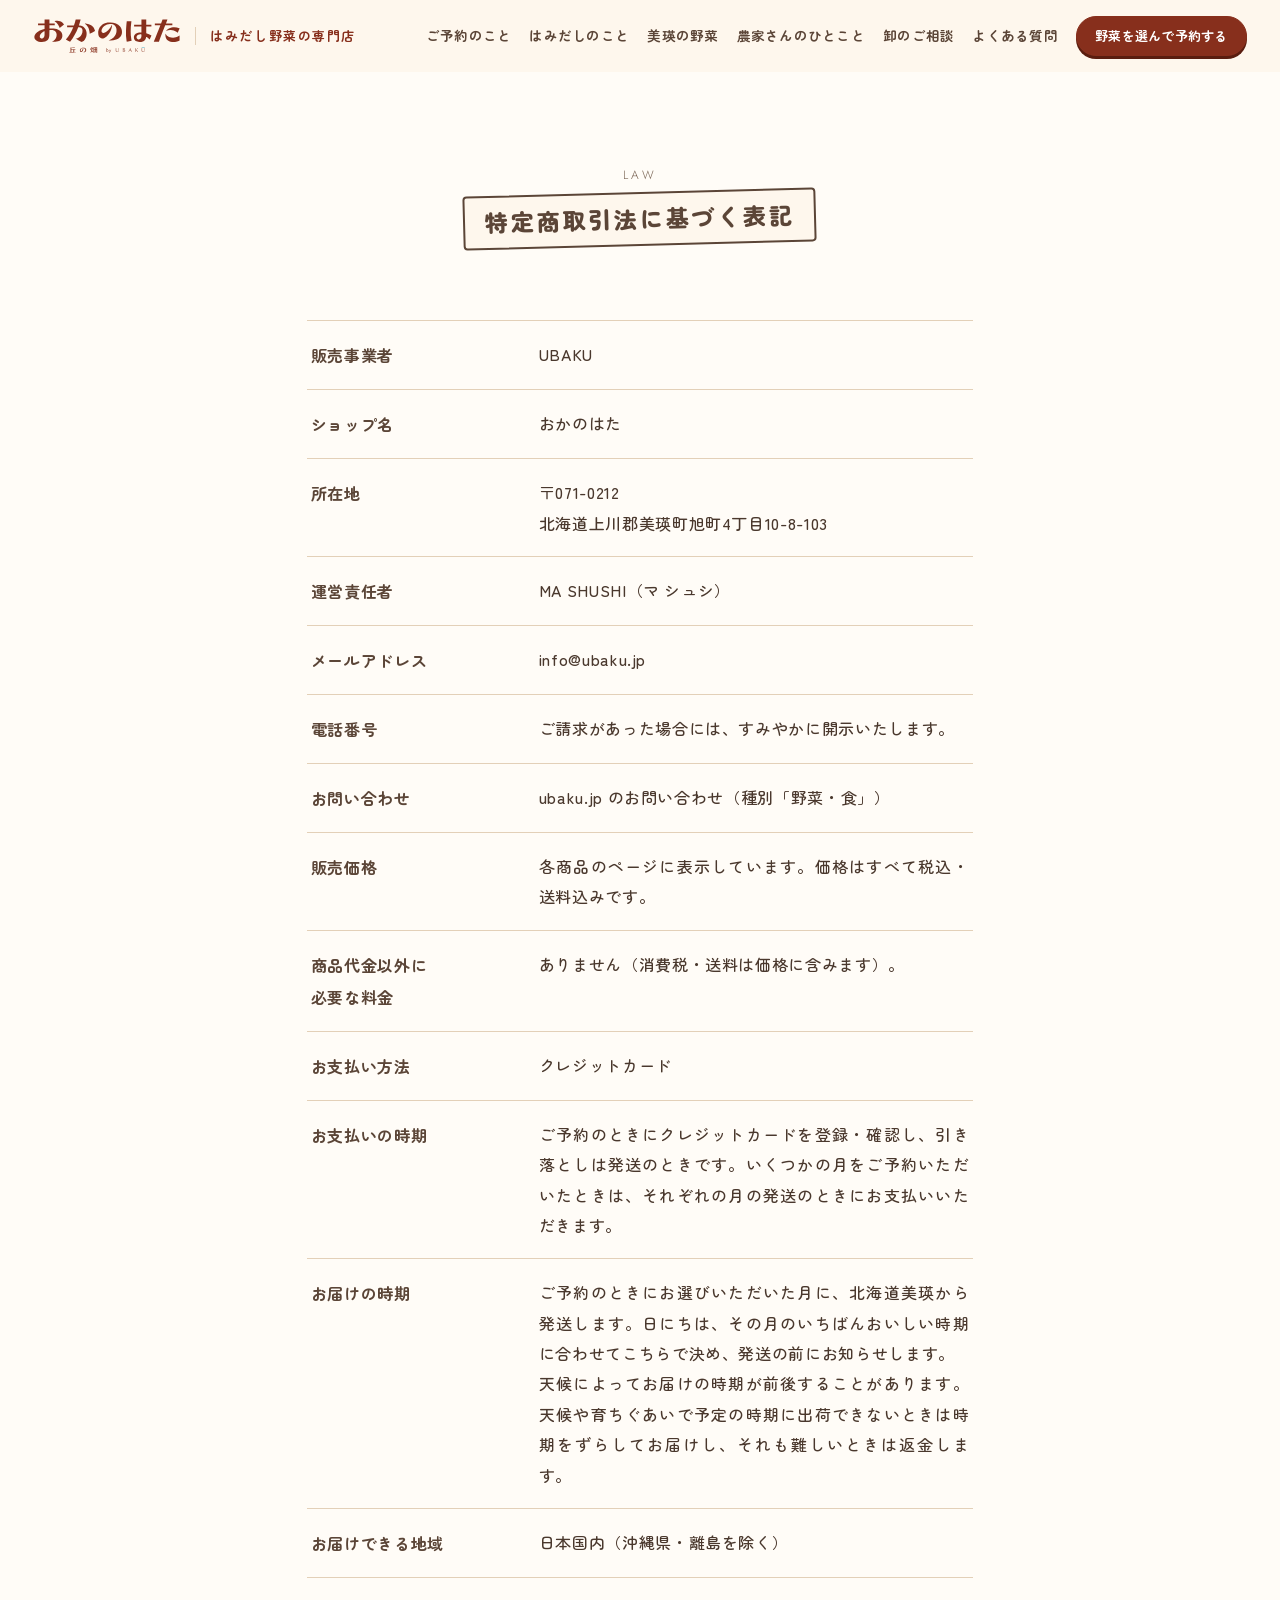
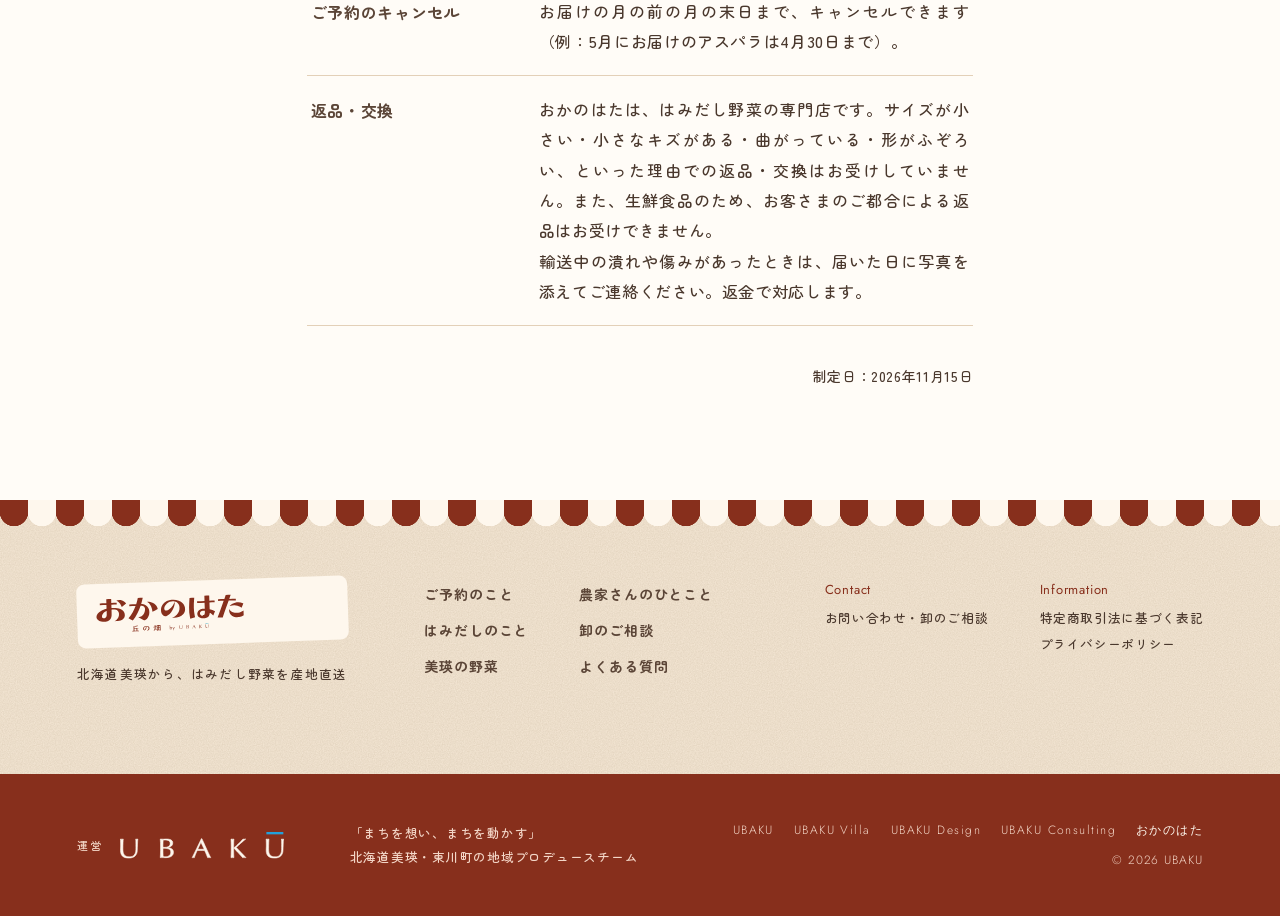
==== law/index.html @ ba4ce6dd "タグマネージャー（GTM-W8XWFV2F）を外す。GA4 は head に直接書く形にそろえる（ID 待ち）。プライバシーポリシーからタグマネージャーの記載を外す Co-Authored-By: C" ====
<!doctype html>
<html lang="ja">
<head>
<meta charset="utf-8">
<meta name="robots" content="noindex, nofollow">
<meta name="viewport" content="width=device-width, initial-scale=1">
<title>特定商取引法に基づく表記｜おかのはた</title>
<!-- 検索結果に出る説明文（135文字まで）。BASE ではショップ設定の「ショップ説明」に同じ文を入れる -->
<meta name="description" content="おかのはた（北海道美瑛のはみだしアスパラ・トマトの産地直送）の特定商取引法に基づく表記です。販売事業者、価格、お支払い、お届けの時期、キャンセル、返品・交換についてご案内します。">
<link rel="canonical" href="https://okanohata.jp/law/">
<meta name="theme-color" content="#872F1C">
<!-- SNS でシェアしたときの表示（OGP）。画像は 1200×630 の ogp.jpg。URL は本番の okanohata.jp で書いてある -->
<meta property="og:type" content="website">
<meta property="og:site_name" content="おかのはた">
<meta property="og:title" content="特定商取引法に基づく表記｜おかのはた">
<meta property="og:description" content="おかのはた（北海道美瑛のはみだしアスパラ・トマトの産地直送）の特定商取引法に基づく表記です。販売事業者、価格、お支払い、お届けの時期、キャンセル、返品・交換についてご案内します。">
<meta property="og:url" content="https://okanohata.jp/law/">
<meta property="og:image" content="https://okanohata.jp/ogp.jpg">
<meta property="og:image:width" content="1200">
<meta property="og:image:height" content="630">
<meta property="og:image:alt" content="おかのはた 丘の畑 by UBAKU。北海道美瑛のはみだし野菜 産地直送専門店">
<meta property="og:locale" content="ja_JP">
<meta name="twitter:card" content="summary_large_image">
<!-- アイコン：仮に案2（「お」・赤土の地） -->
<link rel="icon" href="../favicon.svg" type="image/svg+xml">
<link rel="icon" href="../favicon-32.png" sizes="32x32" type="image/png">
<link rel="apple-touch-icon" href="../apple-touch-icon.png">
<link rel="preconnect" href="https://fonts.googleapis.com">
<link rel="preconnect" href="https://fonts.gstatic.com" crossorigin>
<link rel="stylesheet" href="https://fonts.googleapis.com/css2?family=Zen+Maru+Gothic:wght@500;700;900&family=Jost:wght@300&display=swap">
<link rel="stylesheet" href="../yasai.css">
<link rel="stylesheet" href="../okanohata.css">

</head>
<body class="legal-page footer-c">

<a class="sr-only" href="#main">本文へ移動</a>
<header class="site-header">
  <a class="brand" href="../" aria-label="おかのはた トップへ"><img src="../logo.svg" alt="おかのはた 丘の畑 by UBAKU"><span class="brand-tag">はみだし野菜の専門店</span></a>
  <a class="rsv-tag" href="../#items"><span class="rt-dot" aria-hidden="true"></span><b>2027年分 ご予約受付中</b><span class="rt-early">年内早割</span></a>
  <nav class="global-nav" aria-label="メインメニュー">
    <a class="u-link pc" href="../#reserve">ご予約のこと</a>
    <a class="u-link pc" href="../#story">はみだしのこと</a>
    <a class="u-link pc" href="../#vegetables">美瑛の野菜</a>
    <a class="u-link pc" href="../#farmers">農家さんのひとこと</a>
    <a class="u-link pc" href="../#wholesale">卸のご相談</a>
    <a class="u-link pc" href="../#faq">よくある質問</a>
    <a class="shop-btn" href="../#items"><span class="ja">野菜を選んで予約する</span></a>
    <button class="menu-btn" type="button" aria-label="メニューを開く" aria-controls="drawer" aria-expanded="false"><span></span><span></span><span></span></button>
  </nav>
</header>
<div class="drawer" id="drawer" aria-hidden="true">
  <div class="drawer-panel" role="dialog" aria-label="メニュー">
    <button class="drawer-close" type="button" aria-label="メニューを閉じる">×</button>
    <ul class="drawer-nav">
      <li><a href="../#reserve">ご予約のこと<small>Reserve</small></a></li>
      <li><a href="../#story">はみだしのこと<small>Story</small></a></li>
      <li><a href="../#vegetables">美瑛の野菜<small>Vegetables</small></a></li>
      <li><a href="../#farmers">農家さんのひとこと<small>Farmers</small></a></li>
      <li><a href="../#wholesale">卸のご相談<small>Wholesale</small></a></li>
      <li><a href="../#faq">よくある質問<small>FAQ</small></a></li>
    </ul>
    <a class="btn" href="../#items">野菜を選んで予約する</a>
    <a class="btn btn--light" href="../#wholesale">飲食店・お店の方へ</a>
    <ul class="drawer-legal"><li><a href="../law/">特定商取引法に基づく表記</a></li><li><a href="../privacy/">プライバシーポリシー</a></li></ul>
  </div>
</div>

<main id="main">
<section class="legal">
  <div class="wrap">
    <h1 class="legal-title"><span class="title">LAW</span><span class="title-ja">特定商取引法に基づく表記</span></h1>
    <dl class="legal-table">
      <div><dt>販売事業者</dt><dd>UBAKU</dd></div>
      <div><dt>ショップ名</dt><dd>おかのはた</dd></div>
      <div><dt>所在地</dt><dd>〒071-0212<br>北海道上川郡美瑛町旭町4丁目10-8-103</dd></div>
      <div><dt>運営責任者</dt><dd>MA SHUSHI（マ シュシ）</dd></div>
      <div><dt>メールアドレス</dt><dd>info@ubaku.jp</dd></div>
      <div><dt>電話番号</dt><dd>ご請求があった場合には、すみやかに開示いたします。</dd></div>
      <div><dt>お問い合わせ</dt><dd><a class="u-link" href="https://ubaku.jp/#contact" target="_blank" rel="noopener">ubaku.jp のお問い合わせ</a>（種別「野菜・食」）</dd></div>
      <div><dt>販売価格</dt><dd>各商品のページに表示しています。価格はすべて税込・送料込みです。</dd></div>
      <div><dt>商品代金以外に<br>必要な料金</dt><dd>ありません（消費税・送料は価格に含みます）。</dd></div>
      <div><dt>お支払い方法</dt><dd>クレジットカード</dd></div>
      <div><dt>お支払いの時期</dt><dd>ご予約のときにクレジットカードを登録・確認し、引き落としは発送のときです。いくつかの月をご予約いただいたときは、それぞれの月の発送のときにお支払いいただきます。</dd></div>
      <div><dt>お届けの時期</dt><dd>ご予約のときにお選びいただいた月に、北海道美瑛から発送します。日にちは、その月のいちばんおいしい時期に合わせてこちらで決め、発送の前にお知らせします。<br>天候によってお届けの時期が前後することがあります。天候や育ちぐあいで予定の時期に出荷できないときは時期をずらしてお届けし、それも難しいときは返金します。</dd></div>
      <div><dt>お届けできる地域</dt><dd>日本国内（沖縄県・離島を除く）</dd></div>
      <div><dt>ご予約のキャンセル</dt><dd>お届けの月の前の月の末日まで、キャンセルできます（例：5月にお届けのアスパラは4月30日まで）。</dd></div>
      <div><dt>返品・交換</dt><dd>おかのはたは、はみだし野菜の専門店です。サイズが小さい・小さなキズがある・曲がっている・形がふぞろい、といった理由での返品・交換はお受けしていません。また、生鮮食品のため、お客さまのご都合による返品はお受けできません。<br>輸送中の潰れや傷みがあったときは、届いた日に写真を添えてご連絡ください。返金で対応します。</dd></div>
    </dl>
    <p class="legal-date">制定日：2026年11月15日</p>
  </div>
</section>
</main>

<div class="awning awning--foot" aria-hidden="true"></div>
<footer class="site-footer">
  <div class="wrap footer-main">
    <div class="footer-home">
      <a class="brand" href="../" aria-label="おかのはた トップへ"><img src="../logo.svg" alt="おかのはた 丘の畑 by UBAKU"></a>
      <p class="footer-catch">北海道美瑛から、<span class="nw">はみだし野菜を産地直送</span></p>
    </div>
    <nav class="footer-nav" aria-label="サイトの案内">
      <ul><li><a class="u-link" href="../#reserve">ご予約のこと</a></li><li><a class="u-link" href="../#story">はみだしのこと</a></li><li><a class="u-link" href="../#vegetables">美瑛の野菜</a></li></ul>
      <ul><li><a class="u-link" href="../#farmers">農家さんのひとこと</a></li><li><a class="u-link" href="../#wholesale">卸のご相談</a></li><li><a class="u-link" href="../#faq">よくある質問</a></li></ul>
    </nav>
    <div class="footer-info">
      <div>
        <h2>Contact</h2>
        <ul><li><a class="u-link" href="https://ubaku.jp/#contact" target="_blank" rel="noopener">お問い合わせ・卸のご相談</a></li></ul>
      </div>
      <div>
        <h2>Information</h2>
        <ul><li><a class="u-link" href="../law/">特定商取引法に基づく表記</a></li><li><a class="u-link" href="../privacy/">プライバシーポリシー</a></li></ul>
      </div>
    </div>
  </div>
  <div class="footer-op">
    <div class="wrap">
      <a class="footer-op-brand" href="https://ubaku.jp" aria-label="運営：UBAKU"><small>運営</small><img class="op-wordmark" src="../ubaku-wordmark.svg" alt="UBAKU"></a>
      <p class="footer-op-text"><span>「まちを想い、まちを動かす」</span><span>北海道美瑛・東川町の地域プロデュースチーム</span></p>
      <div class="footer-op-end">
        <ul class="footer-family" aria-label="UBAKU のサイト"><li><a href="https://ubaku.jp">UBAKU</a></li><li><a href="https://ubakuvilla.com">UBAKU Villa</a></li><li><a href="https://ubaku.jp/design/">UBAKU Design</a></li><li><a href="https://ubaku.jp/consulting/">UBAKU Consulting</a></li><li><a href="../" aria-current="page">おかのはた</a></li></ul>
        <span class="footer-copy">© 2026 UBAKU</span>
      </div>
    </div>
  </div>
</footer>

<script>
/* メニューの開け閉めだけ（トップの yasai.js はイントロなども動くので、このページでは使わない） */
(function () {
  var d = document.getElementById('drawer'), b = document.querySelector('.menu-btn');
  function set(open) {
    d.classList.toggle('is-open', open); d.setAttribute('aria-hidden', open ? 'false' : 'true');
    b.setAttribute('aria-expanded', open ? 'true' : 'false'); document.body.classList.toggle('no-scroll', open);
  }
  b.addEventListener('click', function () { set(!d.classList.contains('is-open')); });
  d.addEventListener('click', function (e) { if (e.target === d || e.target.closest('.drawer-close') || e.target.closest('a')) set(false); });
  document.addEventListener('keydown', function (e) { if (e.key === 'Escape') set(false); });
})();
</script>
</body>
</html>
---- yasai.css ----
/* =========================================================
   UBAKU Yasai（見本 C8・2026-11-08）
   ・ubakuvilla.com（2026-11-07 公開）の作りを参考に全体を組み直した
     画面いっぱいの写真／写真がふわっと出て少し引く／溶けるように替わる写真／流れ続ける写真の帯／
     曲線は2か所だけ（冒頭のあとと、フッターの上）／右下の丸い印／フッターの「運営 UBAKU」の面
   ・ubakuvilla.com の金（真鍮）の役目を、Yasai では赤土 #B4553A が受け持つ
   ・書体は ubaku.jp と同じ（本文 Noto Sans JP 300・日本語見出し Murecho・英字 Jost）
   ・色・書体・余白は :root の変数を通す
   ========================================================= */
:root{
  /* ---- 色 ---- */
  --red:#B4553A;          /* 【赤土】Yasai の差し色：線・ボタン・印・数字 */
  --red-ink:#9A4430;      /* 白・生成りの上の小さな赤土の文字（読みやすい濃さ） */
  --red-light:#E9A68F;    /* 緑の上の赤土の文字 */
  --red-soft:#F6E7E1;     /* 赤土のごく淡い色（札の地） */
  --green:#29463D;        /* ブランドの緑（ubaku.jp・ubakuvilla.com と同じ） */
  --deep:#1F372F;         /* 一段深い緑：運営 UBAKU の面（ubakuvilla.com と同じ） */
  --cream:#F2EDE4;        /* 生成り：野菜・お届けの面（畑の土に寄せた温かい色） */
  --white:#FFFFFF;
  --ink:#2B241C;          /* 見出しの文字 */
  --text:#4B4236;         /* 本文の文字 */
  --sub:#7A7266;          /* 補足の文字 */
  --line:#DDD5C8;         /* 細い罫線 */
  --on-green:#F1EBDF;     /* 緑の上の文字 */
  --on-green-sub:#BFC8BF; /* 緑の上の小さな文字 */
  --spring:#8CB86E;       /* 季節の丸：春（アスパラ） */
  --summer:#E0705A;       /* 季節の丸：夏（トマト） */

  /* ---- 書体 ---- */
  --f-body:'Noto Sans JP', sans-serif;
  /* Murecho には「瑛」「厨」「惣」などの字がないので、その字だけ形の近い Zen Kaku Gothic New で出す（2026-11-08。Noto だと太く見えて浮いていた） */
  --f-head:'Murecho', 'Zen Kaku Gothic New', 'Noto Sans JP', sans-serif;
  --f-en:'Jost', sans-serif;

  /* ---- 余白 ---- */
  --pad-x:clamp(20px, 6vw, 96px);
  --sec-y:clamp(80px, 10vw, 140px);
  --wrap:1180px;
  --header-h:72px;
  --hill-h:clamp(30px, 4.6vw, 72px);

  /* ---- 動き（ubaku.jp・ubakuvilla.com と同じ数値） ---- */
  --reveal-dist:28px;
  --reveal-time:1.1s;
  --lift:-8px;
  --zoom-time:1.8s;
  --ease:cubic-bezier(.2,.7,.2,1);
}

/* ---------- 基本 ---------- */
*,*::before,*::after{box-sizing:border-box}
html{-webkit-text-size-adjust:100%;scroll-behavior:smooth}
body{margin:0;background:var(--white);color:var(--text);font-family:var(--f-body);font-weight:300;font-size:15px;line-height:2;letter-spacing:.04em;-webkit-font-smoothing:antialiased;overflow-x:hidden}
img{max-width:100%;height:auto;display:block}
a{color:inherit;text-decoration:none}
h1,h2,h3,h4{font-weight:400;margin:0;color:var(--ink);line-height:1.6;font-family:var(--f-head)}
p{margin:0 0 1.2em}
p:last-child{margin-bottom:0}
.wrap{max-width:calc(var(--wrap) + var(--pad-x) * 2);margin:0 auto;padding:0 var(--pad-x)}
.sr-only{position:absolute;width:1px;height:1px;overflow:hidden;clip:rect(0 0 0 0);white-space:nowrap}
.nw{display:inline-block}                 /* 言葉のまとまりの途中で改行しない */
/* 日本語の本文は左右両端そろえ（UBAKU 全サイト共通）。見出し・キャッチ・写真の説明は対象外 */
main p,.footer-op-text{text-align:justify}
main .catch,main .quote{text-align:start}
.hero-copy p,.intro .catch,.intro .en,.cta p,main .center{text-align:center}

/* UBAKŪ のロゴ（文字と横線を別々に塗る。横線は赤土） */
.wordmark{position:relative;display:block;aspect-ratio:330 / 60}
.wordmark::before,.wordmark::after{content:"";position:absolute;inset:0}
.wordmark::before{background:var(--logo-color,var(--ink));-webkit-mask:url(logo-wordmark-letters.svg) center / contain no-repeat;mask:url(logo-wordmark-letters.svg) center / contain no-repeat}
.wordmark::after{background:var(--logo-bar,var(--red));-webkit-mask:url(logo-wordmark-bar.svg) center / contain no-repeat;mask:url(logo-wordmark-bar.svg) center / contain no-repeat}
/* ロゴの下の YASAI（字間を広く） */
.brand{display:inline-flex;flex-direction:column;align-items:flex-start;gap:5px}
.brand .wordmark{width:96px}
.brand-sub{font-family:var(--f-en);font-weight:300;font-size:11px;letter-spacing:.62em;line-height:1;padding-left:.1em}

/* リンクの下線は左から伸びる */
.u-link{background:linear-gradient(currentColor,currentColor) 0 100% / 0 1px no-repeat;transition:background-size .5s var(--ease);padding-bottom:2px}
.u-link:hover{background-size:100% 1px}
.more{display:inline-flex;align-items:center;gap:10px;font-family:var(--f-en);font-size:13px;letter-spacing:.08em;border-bottom:1px solid currentColor;padding-bottom:2px;white-space:nowrap}
.more::after{content:"→";transition:transform .45s var(--ease)}
.more:hover::after{transform:translateX(4px)}

/* ボタン：買う・卸のご相談は赤土で塗る。それ以外は線だけ */
.btn{display:inline-flex;align-items:center;justify-content:center;gap:12px;min-height:50px;padding:0 30px;border:1px solid var(--red);background:var(--red);color:#fff;font-size:14px;font-weight:400;letter-spacing:.1em;transition:background-color .4s ease,color .4s ease,border-color .4s ease}
.btn small{font-family:var(--f-en);font-weight:300;font-size:11px;letter-spacing:.12em;opacity:.85}
.btn:hover{background:var(--red-ink);border-color:var(--red-ink)}
.btn--line{background:none;color:var(--ink);border-color:currentColor}
.btn--line:hover{background:var(--ink);border-color:var(--ink);color:#fff}
.btn--light{background:none;color:#fff;border-color:rgba(255,255,255,.8)}
.btn--light:hover{background:#fff;color:var(--ink);border-color:#fff}

/* ---------- 見出し（ubakuvilla.com と同じ：小さめの Jost 細字＋日本語のキャッチ） ---------- */
.sec{padding:var(--sec-y) 0}
.title{font-family:var(--f-en);font-weight:200;font-size:clamp(30px,3vw,38px);letter-spacing:.05em;line-height:1.2;color:var(--green);margin:0 0 6px}
.title-ja{display:block;font-family:var(--f-body);font-size:12px;letter-spacing:.2em;color:var(--red-ink);margin-bottom:22px}
.catch{font-family:var(--f-head);font-size:clamp(20px,2vw,26px);line-height:1.85;letter-spacing:.1em;color:var(--ink);margin-bottom:24px}
.head{max-width:860px;margin-bottom:clamp(40px,5vw,64px)}
.head p{font-size:14px;line-height:2.1}
.center{text-align:center}
.head.center{margin-left:auto;margin-right:auto}

/* ---------- ヘッダー（写真の上では白、スクロールすると生成りの帯） ---------- */
.site-header{position:fixed;inset:var(--bar-h) 0 auto;height:var(--header-h);z-index:50;display:flex;align-items:center;justify-content:space-between;gap:24px;padding:0 clamp(16px,2.6vw,36px);color:#fff;--logo-color:#fff;transition:background .5s ease,color .5s ease,box-shadow .5s ease}
.site-header.is-solid{background:rgba(251,249,245,.95);color:var(--ink);--logo-color:var(--ink);box-shadow:0 1px 0 rgba(0,0,0,.05);-webkit-backdrop-filter:blur(8px);backdrop-filter:blur(8px)}
.global-nav{display:flex;align-items:center;gap:clamp(18px,2.2vw,32px);font-family:var(--f-en);font-weight:300;font-size:14px;letter-spacing:.06em}
.global-nav .ja{font-family:var(--f-body)}
.shop-btn{display:inline-flex;align-items:center;gap:8px;min-height:40px;padding:0 18px;border:1px solid currentColor;font-size:13px;transition:background-color .4s,color .4s,border-color .4s}
.shop-btn:hover,.site-header.is-solid .shop-btn{background:var(--red);border-color:var(--red);color:#fff}
.site-header.is-solid .shop-btn:hover{background:var(--red-ink);border-color:var(--red-ink)}
.menu-btn{display:none;width:44px;height:44px;border:0;background:none;color:inherit;cursor:pointer;position:relative}
.menu-btn span{position:absolute;left:11px;right:11px;height:1px;background:currentColor}
.menu-btn span:nth-child(1){top:16px}.menu-btn span:nth-child(2){top:22px}.menu-btn span:nth-child(3){top:28px}
/* スマホのメニュー（右から出る） */
.drawer{position:fixed;inset:0;z-index:60;background:rgba(20,26,22,.4);opacity:0;pointer-events:none;transition:opacity .4s ease}
.drawer.is-open{opacity:1;pointer-events:auto}
.drawer-panel{position:absolute;top:0;right:0;bottom:0;width:min(86vw,360px);background:var(--green);color:var(--on-green);padding:72px 32px 32px;transform:translateX(100%);transition:transform .5s var(--ease);overflow-y:auto}
.drawer.is-open .drawer-panel{transform:none}
.drawer-close{position:absolute;top:14px;right:16px;width:44px;height:44px;border:0;background:none;color:inherit;font-size:28px;font-weight:200;cursor:pointer}
.drawer-nav{list-style:none;margin:0 0 32px;padding:0;display:grid;gap:4px;font-family:var(--f-en);font-weight:300;font-size:18px;letter-spacing:.06em}
.drawer-nav small{font-family:var(--f-body);font-size:11px;letter-spacing:.14em;color:var(--on-green-sub);margin-left:12px}
.drawer .btn{width:100%;margin-top:10px}

/* ---------- ① ヒーロー（画面いっぱい・3枚が溶けるように替わる・曲線なし） ---------- */
.hero{position:relative;height:100svh;min-height:540px;overflow:hidden;background:var(--green)}
.hero .slide{position:absolute;inset:0;opacity:0;transition:opacity 2.4s ease}
.hero .slide.is-active{opacity:1}
.hero .slide img{width:100%;height:100%;object-fit:cover;transform:scale(1.08);transition:transform 9s linear}
.hero .slide.is-active img{transform:scale(1)}
html.is-intro .hero .slide.is-active img{transform:scale(1.08);transition:none}   /* イントロの間は動かさない */
.hero::after{content:"";position:absolute;inset:0;background:linear-gradient(rgba(0,0,0,.26),rgba(0,0,0,0) 32%,rgba(0,0,0,.08) 60%,rgba(0,0,0,.42))}
.hero-copy{position:absolute;inset:auto 0 13%;z-index:2;text-align:center;color:#fff;padding:0 20px}
.hero-copy h1{color:#fff;font-size:clamp(22px,2.4vw,30px);line-height:1.6;letter-spacing:.2em;padding-left:.2em}
.hero-copy p{font-size:12px;line-height:1.8;letter-spacing:.28em;padding-left:.28em;margin:16px 0 0}
.hero-btns{display:flex;justify-content:center;flex-wrap:wrap;gap:12px;margin-top:30px}
.hero-btns .btn{min-height:46px;padding:0 26px;font-size:13px}
.scroll-sign{position:absolute;left:50%;bottom:24px;z-index:2;width:1px;height:48px;background:rgba(255,255,255,.4);overflow:hidden}
.scroll-sign::after{content:"";position:absolute;left:0;top:-48px;width:1px;height:48px;background:#fff;animation:scroll 2.4s var(--ease) infinite}
@keyframes scroll{to{top:48px}}
/* 写真の切り替え（右下の3本の線） */
.hero-dots{position:absolute;right:clamp(16px,2.6vw,36px);bottom:28px;z-index:3;display:flex;gap:8px}
.hero-dots button{width:28px;height:14px;padding:0;border:0;background:none;cursor:pointer;position:relative}
.hero-dots button::before{content:"";position:absolute;left:0;right:0;top:6px;height:1px;background:rgba(255,255,255,.45)}
.hero-dots button::after{content:"";position:absolute;left:0;right:0;top:6px;height:1px;background:#fff;transform:scaleX(0);transform-origin:0 50%}
.hero-dots button.is-on::after{animation:dot 6.5s linear both}
@keyframes dot{to{transform:scaleX(1)}}

/* ---------- ② はじめの紹介（白・中央。下に1つめの曲線） ---------- */
.intro{padding:var(--sec-y) 0 calc(var(--sec-y) * .55);text-align:center}
.intro .catch{font-size:clamp(21px,2.2vw,28px);margin-bottom:28px}
.intro p:not(.catch){max-width:600px;margin:0 auto 1.2em;font-size:14.5px;line-height:2.2;text-align:justify}
.intro .en{font-family:var(--f-en);font-weight:300;font-size:13px;letter-spacing:.08em;color:var(--sub);text-align:center !important;margin-top:28px}

/* ---------- 丘の曲線（冒頭のあとと、フッターの上の2か所だけ。赤土の細い線が左から引かれる） ---------- */
.hill{display:block;height:var(--hill-h);margin-top:-1px;position:relative;z-index:1}
.hill svg{display:block;width:100%;height:100%;overflow:visible}
.hill .ln{fill:none;stroke:var(--red);stroke-width:1;vector-effect:non-scaling-stroke;opacity:.85}
.hill .ln-wrap{clip-path:inset(-10px 100% -10px 0);transition:clip-path 2.4s var(--ease)}
.hill.is-visible .ln-wrap{clip-path:inset(-10px 0 -10px 0)}

/* ---------- 写真の動き ---------- */
.reveal{opacity:0;transform:translateY(var(--reveal-dist));transition:opacity var(--reveal-time) ease,transform var(--reveal-time) var(--ease)}
.reveal.is-visible{opacity:1;transform:none}
/* 写真は、ふわっと現れて少し引いていく */
.unveil{opacity:0;overflow:hidden;transition:opacity 1.4s ease var(--d,0s)}
.unveil img{transform:scale(1.07);transition:transform 2.6s var(--ease) var(--d,0s)}
.unveil.is-visible{opacity:1}
.unveil.is-visible img{transform:none}
@media (hover:hover){
  .zoom.is-visible:hover img,a:hover .zoom.is-visible img{transform:scale(1.05);transition:transform var(--zoom-time) var(--ease)}
}
/* 溶けるように替わり、その間ゆっくり引く */
.wipe{position:relative;overflow:hidden;background:var(--cream)}
.wipe img{position:absolute;inset:0;width:100%;height:100%;object-fit:cover;opacity:0}
.wipe img.is-active{opacity:1;z-index:2;transition:opacity 1.8s ease}
.wipe img.was-active{opacity:1;z-index:1}
.wipe img.is-active,.wipe img.was-active{animation:kb 11s linear both}
@keyframes kb{from{transform:scale(1.08)}to{transform:scale(1)}}

/* ---------- ③ Story（生成り：写真と文章を左右に。下に3つの特長） ---------- */
.story-sec{background:var(--cream)}
.split{display:grid;grid-template-columns:1.2fr 1fr;gap:clamp(40px,6vw,96px);align-items:center}
.split .wipe{aspect-ratio:3 / 2}
.split p:not(.catch){font-size:14.5px;line-height:2.1}
.points{list-style:none;margin:clamp(64px,8vw,112px) 0 0;padding:0;display:grid;grid-template-columns:repeat(3,1fr);gap:clamp(24px,4vw,56px)}
.points li{position:relative;padding-top:28px;--i:0s;display:grid;grid-template-columns:56px minmax(0,1fr);column-gap:16px;align-content:start}
.points li:nth-child(2){--i:.22s}
.points li:nth-child(3){--i:.44s}
.points li::before{content:"";position:absolute;left:0;right:0;top:0;height:1px;background:rgba(41,70,61,.18)}
.points li::after{content:"";position:absolute;left:0;right:0;top:0;height:1px;background:var(--red);transform:scaleX(0);transform-origin:0 50%;transition:transform 1.5s var(--ease) var(--i)}
.points li.is-visible::after{transform:scaleX(1)}
.pt-icon{display:block;width:56px;height:56px;grid-column:1;grid-row:1 / 3;align-self:center}
.pt-icon path,.pt-icon circle{fill:none;stroke:var(--green);stroke-width:1.1;stroke-linecap:round;stroke-linejoin:round;stroke-dasharray:1;stroke-dashoffset:1;transition:stroke-dashoffset 2.2s var(--ease) calc(var(--i) + .3s)}
.points li.is-visible .pt-icon path,.points li.is-visible .pt-icon circle{stroke-dashoffset:0}
.points .no,.points h3,.points p{opacity:0;transform:translateY(14px);transition:opacity .9s ease,transform .9s var(--ease)}
.points .no{transition-delay:calc(var(--i) + .5s)}
.points h3{transition-delay:calc(var(--i) + .65s)}
.points p{transition-delay:calc(var(--i) + .8s)}
.points li.is-visible .no,.points li.is-visible h3,.points li.is-visible p{opacity:1;transform:none}
.points .no{display:block;grid-column:2;align-self:end;font-family:var(--f-en);font-weight:300;font-size:14px;color:var(--red-ink);letter-spacing:.1em}
.points h3{grid-column:2;align-self:start;font-size:17px;letter-spacing:.12em;margin:2px 0 0}
.points p{grid-column:1 / -1;font-size:13.5px;line-height:2.1;margin:16px 0 0}

/* ---------- ④ 全面の写真に言葉（両手のトマト） ---------- */
.bleed{position:relative;min-height:min(92vh,820px);display:flex;align-items:center;color:#fff;overflow:hidden;background:var(--deep)}
.bleed-photo{position:absolute;inset:0}
.bleed-photo img{width:100%;height:120%;object-fit:cover;transform:translateY(var(--py,0px));will-change:transform}
.bleed::after{content:"";position:absolute;inset:0;background:linear-gradient(90deg,rgba(18,24,20,.62),rgba(18,24,20,.25) 55%,rgba(18,24,20,.05))}
.bleed .wrap{position:relative;z-index:1;width:100%;padding-top:clamp(110px,13vw,170px);padding-bottom:clamp(110px,13vw,170px)}
.bleed-text{max-width:520px}
.bleed .title{color:var(--red-light)}
.bleed .catch{color:#fff;font-size:clamp(22px,2.4vw,32px)}
.bleed p:not(.catch){font-size:14.5px;line-height:2.2;color:rgba(255,255,255,.9)}

/* ---------- ⑤ Vegetables（白：商品カード・季節のこよみ） ---------- */
.veg-group + .veg-group{margin-top:clamp(72px,9vw,120px)}
.veg-head{display:flex;flex-wrap:wrap;align-items:baseline;gap:6px 16px;margin-bottom:28px;padding-bottom:18px;border-bottom:1px solid var(--line)}
.veg-head h3{font-size:clamp(19px,2vw,23px);letter-spacing:.12em}
.veg-en{font-family:var(--f-en);font-weight:300;font-size:13px;letter-spacing:.14em;color:var(--sub)}
.veg-when{margin-left:auto;display:inline-flex;align-items:center;gap:8px;font-size:13px;letter-spacing:.1em;color:var(--ink)}
.veg-when b{font-family:var(--f-en);font-weight:300;font-size:18px;color:var(--red-ink);letter-spacing:.04em}
.veg-head p{flex-basis:100%;font-size:14px;margin:6px 0 0}
.dot{display:inline-block;width:9px;height:9px;border-radius:50%;flex:none}
.items{display:grid;grid-template-columns:repeat(3,minmax(0,1fr));gap:clamp(24px,3vw,40px)}
.item{display:flex;flex-direction:column;transition:transform .45s var(--ease)}
.item .ph{aspect-ratio:3 / 2;background:var(--cream)}
.item .ph img{width:100%;height:100%;object-fit:cover}
.item-body{display:flex;flex-direction:column;gap:6px;padding-top:16px;margin-top:14px;border-top:1px solid var(--line);transition:border-color .45s ease}
.item-name{display:flex;justify-content:space-between;align-items:baseline;gap:12px;font-family:var(--f-head);font-size:16px;letter-spacing:.08em;color:var(--ink)}
.item-name .kg{font-family:var(--f-en);font-weight:300;font-size:22px;letter-spacing:.02em}
.price{font-family:var(--f-en);font-weight:300;font-size:22px;color:var(--ink);white-space:nowrap}
.price small{font-family:var(--f-body);font-size:11px;margin-left:3px;color:var(--sub)}
.item-copy{font-size:13px;color:var(--sub);line-height:1.9}
.item-go{align-self:flex-start;display:inline-flex;align-items:center;margin-top:12px;padding:7px 18px;border:1px solid var(--red);border-radius:2px;font-size:13px;letter-spacing:.1em;color:var(--red-ink);transition:background .3s ease,color .3s ease}   /* 2026-11-08 枠線つきのボタンに */
@media (hover:hover){ .item:hover .item-go,.shun-card:hover .item-go{background:var(--red);color:#fff} }
.item-go::after{content:" →"}
.tag{display:inline-block;padding:2px 10px;background:var(--red);border-radius:2px;font-family:var(--f-body);font-weight:400;font-size:10.5px;line-height:1.6;letter-spacing:.08em;color:#fff;white-space:nowrap}
.tag--soft{background:var(--red-soft);color:var(--red-ink)}
@media (hover:hover){
  .item:hover{transform:translateY(var(--lift))}
  .item:hover .item-body{border-top-color:var(--red)}
}
.price-note{font-size:12px;color:var(--sub);margin-top:clamp(28px,3vw,40px)}

/* 季節のこよみ（1〜12月の帯。今の月に印） */
.koyomi{margin-top:clamp(72px,9vw,112px)}
.koyomi h3{font-size:16px;letter-spacing:.14em;margin-bottom:20px}
.koyomi-grid{display:grid;grid-template-columns:110px repeat(12,minmax(0,1fr));align-items:center;row-gap:14px;font-size:12px}
.koyomi-grid .m{font-family:var(--f-en);font-weight:300;font-size:12px;text-align:center;color:var(--sub);padding-bottom:6px;border-bottom:1px solid var(--line)}
.koyomi-grid .m.is-now{color:var(--red-ink);font-weight:400}
.koyomi-grid{isolation:isolate}
.koyomi-grid .m{position:relative}
.koyomi-grid .m.is-now{color:#fff;font-weight:400}
.koyomi-grid .m.is-now::before{content:"";position:absolute;left:50%;top:calc(50% - 3px);width:24px;height:24px;transform:translate(-50%,-50%);border-radius:11px;background:var(--red);z-index:-1}   /* いまの月：数字を赤土の丸で囲む */
.koyomi-grid .m.is-now::after{content:"いま";position:absolute;left:50%;bottom:calc(100% + 2px);transform:translateX(-50%);font-family:var(--f-body);font-size:10.5px;letter-spacing:.1em;color:var(--red-ink);white-space:nowrap}
.koyomi-grid .yr{font-family:var(--f-en);font-weight:300;font-size:11px;letter-spacing:.12em;color:var(--sub);padding-left:6px;border-left:1px solid var(--line);margin-bottom:4px}
.koyomi-grid .nm{grid-column:1;font-family:var(--f-head);font-size:14px;letter-spacing:.1em;color:var(--ink);display:flex;align-items:center;gap:8px}
.koyomi-bar{height:10px;border-radius:5px;transform:scaleX(0);transform-origin:0 50%;transition:transform 1.4s var(--ease) var(--d,0s)}
.koyomi.is-visible .koyomi-bar{transform:scaleX(1)}
.koyomi-note{font-size:12px;color:var(--sub);margin-top:16px}

/* ---------- ⑥ Wholesale（卸：写真に重ねた大きな帯。強調する） ---------- */
.ws{position:relative;color:#fff;background:var(--deep);overflow:hidden}
.ws-photo{position:absolute;inset:0}
.ws-photo img{width:100%;height:100%;object-fit:cover}
.ws::after{content:"";position:absolute;inset:0;background:linear-gradient(180deg,rgba(20,32,27,.55),rgba(20,32,27,.78))}
.ws .wrap{position:relative;z-index:1;padding-top:clamp(100px,12vw,160px);padding-bottom:clamp(100px,12vw,160px)}
.ws .title{color:#fff}
.ws .title-ja{color:var(--red-light)}
.ws .catch{color:#fff;font-size:clamp(23px,2.6vw,34px)}
.ws-lead{max-width:640px;font-size:14.5px;line-height:2.2;color:rgba(255,255,255,.9)}
.ws-list{list-style:none;margin:clamp(40px,5vw,56px) 0;padding:0;display:grid;grid-template-columns:repeat(3,minmax(0,1fr));gap:clamp(16px,2vw,24px)}
.ws-list li{padding:26px 26px 28px;background:rgba(255,255,255,.08);border-top:1px solid var(--red-light);-webkit-backdrop-filter:blur(6px);backdrop-filter:blur(6px);transition:transform .45s var(--ease),background-color .45s ease}
.ws-list .no{font-family:var(--f-en);font-weight:300;font-size:13px;letter-spacing:.12em;color:var(--red-light)}
.ws-list h3{color:#fff;font-size:17px;letter-spacing:.1em;margin:6px 0 10px}
.ws-list p{font-size:13.5px;line-height:2;color:rgba(255,255,255,.85);margin:0}
@media (hover:hover){ .ws-list li:hover{transform:translateY(var(--lift));background:rgba(255,255,255,.13)} }
.ws-cta{display:flex;flex-wrap:wrap;align-items:center;gap:16px 28px}
.ws-cta .btn{min-height:56px;padding:0 36px;font-size:15px}
.ws-cta p{margin:0;font-size:13px;color:rgba(255,255,255,.8)}
.ws-for{display:flex;flex-wrap:wrap;gap:8px;margin:0 0 26px;padding:0;list-style:none}
.ws-for li{padding:3px 14px;border:1px solid rgba(255,255,255,.5);border-radius:999px;font-size:12px;letter-spacing:.1em;color:#fff}

/* ---------- ⑦ Farmers（緑の帯：農家さんのことば＋流れ続ける畑の写真） ---------- */
.farm{background:var(--green);color:var(--on-green);overflow:hidden}
.farm .title{color:var(--on-green)}
.farm .title-ja{color:var(--red-light)}
.farm-grid{display:grid;grid-template-columns:minmax(0,7fr) minmax(0,5fr);gap:clamp(40px,6vw,96px);align-items:center}
.farm-photos{position:relative;padding-bottom:clamp(48px,7vw,96px)}
.farm-photos .big{aspect-ratio:3 / 2}
.farm-photos .small{position:absolute;right:clamp(-48px,-3vw,-16px);bottom:0;width:46%;aspect-ratio:3 / 2;box-shadow:0 18px 40px rgba(0,0,0,.25)}
.farm-photos img{width:100%;height:100%;object-fit:cover}
.quote{margin:0 0 28px;font-family:var(--f-head);font-size:clamp(19px,1.9vw,24px);line-height:2;letter-spacing:.08em;color:#fff}
.quote-mark{display:block;width:34px;height:26px;fill:var(--red-light);opacity:.9;margin-bottom:22px}   /* ことばの前の引用の印（2026-11-08。文字の「“」は書体で形が崩れるので図で描く） */
.farm-name{display:flex;align-items:baseline;gap:14px;font-size:13px;letter-spacing:.1em;color:var(--on-green-sub)}
.farm-name b{font-family:var(--f-head);font-weight:400;font-size:18px;letter-spacing:.12em;color:var(--on-green)}
.farm-text p:not(.quote){font-size:14px;line-height:2.1;color:var(--on-green-sub);margin-top:24px}
/* 畑のメンバー（Yamato） */
.member{display:grid;grid-template-columns:minmax(0,1fr) minmax(0,1.5fr);gap:clamp(24px,4vw,56px);align-items:center;margin-top:clamp(72px,9vw,120px);padding-top:clamp(40px,5vw,56px);border-top:1px solid rgba(241,235,223,.16)}
.member .ph{aspect-ratio:3 / 2}
.member .ph img{width:100%;height:100%;object-fit:cover}
.member-role{font-family:var(--f-en);font-weight:300;font-size:13px;letter-spacing:.1em;color:var(--red-light)}
.member h3{color:var(--on-green);font-size:18px;letter-spacing:.12em;margin:4px 0 14px}
.member p{font-size:14px;line-height:2.1;color:var(--on-green-sub)}
/* 流れ続ける写真（マウスを乗せると止まる。ドラッグで送れる） */
.flow{position:relative;overflow:hidden;margin-top:clamp(72px,9vw,120px)}
.flow-track{list-style:none;margin:0;padding:0;display:flex;width:max-content;cursor:grab;touch-action:pan-y;will-change:transform;user-select:none}
.flow-track.is-drag{cursor:grabbing}
.flow-track li{flex:0 0 clamp(240px,26vw,380px);margin-right:6px;overflow:hidden}
.flow-track img{width:100%;aspect-ratio:3 / 2;object-fit:cover;pointer-events:none;transition:transform var(--zoom-time) var(--ease)}
.flow-track li:hover img{transform:scale(1.05)}
.flow-cap{font-size:12px;letter-spacing:.1em;color:var(--on-green-sub);text-align:center;margin-top:16px}

/* ---------- ⑧ 旬便・お届け・よくある質問（生成り） ---------- */
.cream{background:var(--cream)}
.shun{display:grid;grid-template-columns:minmax(0,1fr) minmax(0,1fr);gap:clamp(40px,6vw,96px);align-items:center}
.shun-list{display:flex;flex-direction:column}
.shun-row{display:grid;grid-template-columns:auto 1fr auto;align-items:center;gap:16px;padding:22px 0;border-top:1px solid var(--line)}
.shun-row:last-child{border-bottom:1px solid var(--line)}
.shun-row .no{font-family:var(--f-en);font-weight:300;font-size:13px;letter-spacing:.12em;color:var(--red-ink)}
.shun-row .when{display:flex;align-items:center;gap:10px;font-size:14px}
.shun-row b{font-family:var(--f-head);font-weight:400;color:var(--ink);letter-spacing:.1em}
.shun-price{display:flex;flex-wrap:wrap;align-items:center;gap:16px 24px;margin-top:24px}
.shun-price span{font-size:14px}
.note{font-size:12px;color:var(--sub);line-height:1.9;margin-top:16px}
.deliv{list-style:none;margin:0;padding:0;display:grid;grid-template-columns:repeat(3,minmax(0,1fr));gap:clamp(24px,4vw,56px)}
.deliv li{padding-top:22px;border-top:1px solid var(--line);transition:border-color .45s ease,transform .45s var(--ease)}
.deliv .no{font-family:var(--f-en);font-weight:300;font-size:13px;letter-spacing:.12em;color:var(--red-ink)}
.deliv h3,.deliv h4{font-family:var(--f-head);font-weight:400;font-size:16px;letter-spacing:.1em;color:var(--ink);margin:4px 0 10px}
.deliv p{font-size:13.5px;line-height:2.1}
@media (hover:hover){ .deliv li:hover{transform:translateY(var(--lift));border-top-color:var(--red)} }
.faq{max-width:880px}
.faq .title-ja{margin-bottom:28px}
.faq h3{font-size:16px;letter-spacing:.14em;margin-bottom:16px}
.faq details{border-top:1px solid var(--line)}
.faq details:last-child{border-bottom:1px solid var(--line)}
.faq summary{list-style:none;cursor:pointer;display:flex;justify-content:space-between;align-items:center;gap:16px;padding:20px 0;color:var(--ink);font-weight:400}
.faq summary::-webkit-details-marker{display:none}
.faq summary::before{content:"Q";font-family:var(--f-en);font-weight:300;color:var(--red-ink);margin-right:4px}
.faq summary span{flex:1}
.faq summary::after{content:"";width:9px;height:9px;flex:none;border-right:1px solid var(--sub);border-bottom:1px solid var(--sub);transform:rotate(45deg) translateY(-3px);transition:transform .3s}
.faq details[open] summary::after{transform:rotate(225deg) translateY(-3px)}
.faq details p{padding:0 0 22px 1.4em;font-size:14px}

/* ---------- ⑨ 最後の帯（写真。下に2つめの曲線→フッター） ---------- */
.cta{position:relative;background:#22332D url(img/cta.webp) 50% 60% / cover no-repeat;padding:clamp(96px,11vw,150px) 0 calc(var(--hill-h) + clamp(96px,11vw,150px));text-align:center;color:#fff}
.cta::before{content:"";position:absolute;inset:0;background:rgba(18,28,24,.4)}
.cta .wrap{position:relative;z-index:1}
.cta-lead{font-family:var(--f-head);color:#fff;font-size:clamp(20px,2vw,26px);letter-spacing:.14em;padding-left:.14em;line-height:1.8;margin-bottom:12px;text-wrap:balance}
.cta-sub{font-size:13px;letter-spacing:.1em;color:rgba(255,255,255,.9);text-align:center !important}
.cta-btns{display:flex;justify-content:center;flex-wrap:wrap;gap:14px;margin-top:32px}
.cta .hill{position:absolute;left:0;right:0;bottom:-1px;margin:0;z-index:2}
.cta .hill path.fill{fill:var(--green)}

/* ---------- フッター（ubakuvilla.com と同じ形：緑の面＋一段深い「運営 UBAKU」の面） ---------- */
.site-footer{background:var(--green);color:var(--on-green)}
.footer-main{display:grid;grid-template-columns:auto auto minmax(0,1fr);gap:40px clamp(40px,6vw,96px);padding-top:clamp(40px,5vw,64px);padding-bottom:clamp(56px,7vw,88px);align-items:start}
.footer-home{--logo-color:var(--on-green)}
.footer-home .wordmark{width:clamp(130px,12vw,160px)}
.footer-home .brand-sub{font-size:12px;color:var(--on-green-sub)}
.footer-home .brand{gap:9px}
.footer-catch{font-size:12.5px;letter-spacing:.1em;color:var(--on-green-sub);margin:18px 0 0;text-align:start !important}
.footer-nav{display:flex;gap:clamp(32px,4vw,56px)}
.footer-nav ul{list-style:none;margin:0;padding:0;display:grid;gap:8px;align-content:start;font-family:var(--f-en);font-weight:300;font-size:15px;letter-spacing:.06em}
.footer-info{justify-self:end;display:grid;grid-template-columns:auto auto;gap:24px clamp(32px,4vw,56px);font-size:13px;line-height:1.9}
.footer-info h2{font-family:var(--f-en);font-weight:400;font-size:13px;color:#9DB8A6;letter-spacing:.06em;margin-bottom:6px}
.footer-info ul{list-style:none;margin:0;padding:0;display:grid;gap:2px;font-size:12.5px;color:var(--on-green-sub)}
.footer-info a:hover{color:var(--on-green)}
.sns{display:flex;align-items:center;gap:18px}
.sns a{display:block;color:var(--on-green);opacity:.85;transition:opacity .3s}
.sns a:hover{opacity:1}
.sns svg{display:block;width:22px;height:22px;fill:none;stroke:currentColor;stroke-width:1.3}
.footer-op{background:var(--deep);padding:clamp(32px,4vw,44px) 0}
.footer-op .wrap{display:grid;grid-template-columns:auto minmax(0,1fr) auto;align-items:center;gap:20px clamp(32px,5vw,64px)}
.footer-op-brand{display:flex;align-items:center;gap:16px;--logo-color:var(--on-green);--logo-bar:#23A0DA}   /* 運営 UBAKU のロゴの横線は東川青（ubakuvilla.com と同じ） */
.footer-op-brand small{font-size:11px;letter-spacing:.2em;color:var(--on-green-sub)}
.footer-op-brand .wordmark{width:clamp(130px,13vw,170px)}
.footer-op-text{margin:0;font-size:12.5px;line-height:1.9;letter-spacing:.06em;color:var(--on-green-sub)}
.footer-op-text span{display:block;white-space:nowrap}
.footer-op-end{display:grid;justify-items:end;gap:6px}
.footer-family{display:flex;flex-wrap:wrap;gap:6px 20px;list-style:none;margin:0;padding:0;font-family:var(--f-en);font-weight:300;font-size:12px;letter-spacing:.12em}
.footer-family a{color:var(--on-green-sub);transition:color .4s}
.footer-family a:hover,.footer-family a[aria-current]{color:var(--on-green)}
.footer-copy{font-family:var(--f-en);font-weight:300;font-size:12px;letter-spacing:.08em;color:var(--on-green-sub)}

/* ---------- 右下の印：赤土の丸い印（ご購入。文字の輪がゆっくり回る）と、白い丸（卸のご相談） ---------- */
.fab{position:fixed;right:20px;bottom:20px;z-index:40;display:flex;align-items:flex-end;gap:10px;opacity:0;transform:translateY(14px);pointer-events:none;transition:opacity .5s ease,transform .6s var(--ease)}
.fab.is-shown{opacity:1;transform:none;pointer-events:auto}
.seal{position:relative;display:flex;align-items:center;justify-content:center;border-radius:50%;box-shadow:0 8px 22px rgba(40,24,16,.22);transition:transform .6s var(--ease),box-shadow .4s ease}
.seal:hover{transform:scale(1.05)}
.seal-shop{width:108px;height:108px;background:linear-gradient(150deg,#C66A4E,#B4553A 55%,#9A4430);color:#fff}
.seal-shop svg{position:absolute;inset:0;width:100%;height:100%;animation:spin 26s linear infinite}
.seal-shop text{font-family:var(--f-en);font-weight:300;font-size:8.6px;fill:#fff}
.seal-shop b{font-weight:400;font-size:13px;line-height:1.5;letter-spacing:.16em;padding-left:.16em;text-align:center}
@keyframes spin{to{transform:rotate(360deg)}}
.seal-ws svg{position:absolute;inset:0;width:100%;height:100%;animation:spin 26s linear infinite}
.seal-ws text{font-family:var(--f-en);font-weight:300;font-size:8.2px;fill:#fff;letter-spacing:.06em}
.seal-ws{flex-direction:column;width:112px;height:112px;background:linear-gradient(150deg,#C66A4E,#B4553A 55%,#9A4430);color:#fff;text-align:center}   /* 2026-11-08 印は1つだけ。赤土の丸 */
.seal-ws em{font-family:var(--f-en);font-style:normal;font-weight:300;font-size:10px;letter-spacing:.16em;color:rgba(255,255,255,.85);margin-bottom:2px}
.seal-ws b{font-weight:400;font-size:13px;line-height:1.5;letter-spacing:.12em;padding-left:.12em}
.seal-ws:hover{box-shadow:0 0 0 3px #fff,0 0 0 4.5px var(--red),0 8px 22px rgba(180,85,58,.32)}
.to-top{position:fixed;right:54px;bottom:140px;z-index:40;width:40px;height:40px;padding:0;display:flex;align-items:center;justify-content:center;border:0;border-radius:50%;background:#FBF9F5;color:var(--green);box-shadow:0 6px 16px rgba(20,30,26,.18);cursor:pointer;opacity:0;pointer-events:none;transition:opacity .4s ease,bottom .5s var(--ease),right .5s var(--ease),background-color .3s ease,color .3s ease}
.to-top.is-shown{opacity:1;pointer-events:auto}
.to-top.is-low{right:20px;bottom:20px}
.to-top:hover{background:var(--red);color:#fff}
.to-top svg{width:18px;height:18px;fill:none;stroke:currentColor;stroke-width:1.3;stroke-linecap:round;stroke-linejoin:round}

/* ---------- イントロ（はみだしの円：きれいな円の線から、赤土のトマトが少しはみだして実り、写真へひらく） ---------- */
.op{position:fixed;inset:0;z-index:100;overflow:hidden;cursor:pointer;background:#FBF9F5}
.op.fade{opacity:0;pointer-events:none;transition:opacity 1.4s ease}
.op-ring{position:absolute;left:50%;top:44%;width:min(34vh,42vw);height:min(34vh,42vw);transform:translate(-50%,-50%);overflow:visible}
.op-ring circle{fill:none;stroke:var(--green);stroke-width:1;vector-effect:non-scaling-stroke;stroke-dasharray:1;stroke-dashoffset:1;transition:stroke-dashoffset 1.6s var(--ease)}
.op.go .op-ring circle{stroke-dashoffset:0}
/* トマト：円より少しだけ大きく、少しゆがんだ形で、右下へはみだす */
.op-fruit{position:absolute;left:50%;top:44%;width:min(34vh,42vw);height:min(34vh,42vw);border-radius:53% 47% 51% 49% / 47% 52% 48% 53%;background:radial-gradient(circle at 36% 32%,#D67A5E,#B4553A 58%,#9A4430);transform:translate(-50%,-50%) scale(0);transition:transform 1.4s cubic-bezier(.34,1.4,.5,1)}
.op.grow .op-fruit{transform:translate(calc(-50% + 3.5%),calc(-50% + 3%)) scale(1.06) rotate(-8deg)}
.op-word{position:absolute;left:0;right:0;top:calc(44% + min(17vh,21vw) + 44px);margin:0;text-align:center;font-family:var(--f-head);font-size:clamp(15px,2.2vh,19px);letter-spacing:.24em;padding-left:.24em;color:var(--ink)}
.op-word span{display:inline-block;opacity:0;transform:translateY(8px);transition:opacity .8s ease var(--d),transform 1s var(--ease) var(--d)}
.op.show .op-word span{opacity:1;transform:none}
/* 写真が円の形でひらいて、画面いっぱいになる */
.op-photo{position:absolute;inset:0;clip-path:circle(0 at 50% 44%);transition:clip-path 1.5s cubic-bezier(.7,0,.2,1)}
.op-photo img{width:100%;height:100%;object-fit:cover;transform:scale(1.12);transition:transform 3s var(--ease)}
.op.open .op-photo{clip-path:circle(150% at 50% 44%)}
.op.open .op-photo img{transform:scale(1)}
.op-logo{position:absolute;left:50%;top:50%;transform:translate(-50%,-50%);display:flex;flex-direction:column;align-items:center;gap:12px;opacity:0;filter:blur(6px);transition:opacity 1.2s ease .7s,filter 1.2s ease .7s;--logo-color:#fff;--logo-bar:#fff}   /* 横線はトマトの写真に溶けるので白（2026-11-08 C16） */
.op-logo .wordmark{width:min(48vw,260px)}
.op-logo .brand-sub{color:#fff;font-size:clamp(12px,1.6vh,15px);letter-spacing:.9em;padding-left:.9em}
.op.open .op-logo{opacity:1;filter:none}
.op-photo::after{content:"";position:absolute;inset:0;background:rgba(20,16,12,.28)}
.op-skip{position:absolute;right:20px;bottom:18px;font-family:var(--f-en);font-weight:300;font-size:12px;letter-spacing:.14em;color:var(--sub);z-index:2}
.op.open .op-skip{color:rgba(255,255,255,.75)}

/* ---------- タブレット ---------- */
@media (max-width:1000px){
  .global-nav .pc{display:none}
  .menu-btn{display:block}
}
@media (max-width:900px){
  .split,.farm-grid,.shun,.member{grid-template-columns:minmax(0,1fr)}
  .points,.deliv{grid-template-columns:1fr}
  .items{grid-template-columns:repeat(2,minmax(0,1fr))}
  .ws-list{grid-template-columns:1fr}
  .footer-main{grid-template-columns:auto 1fr}
  .footer-info{grid-column:1 / -1;justify-self:start}
  .farm-photos .small{right:0}
}

/* ---------- スマホ ---------- */
@media (max-width:760px){
  :root{--header-h:62px}
  .global-nav .shop-btn{display:none}
  .items{grid-template-columns:1fr}
  .veg-when{margin-left:0;flex-basis:100%}
  .hero-copy{bottom:15%}
  .hero-copy h1{font-size:21px;letter-spacing:.14em;padding-left:.14em}
  .hero-copy p{font-size:11.5px;letter-spacing:.16em;padding-left:.16em;text-wrap:balance}
  .hero-dots{display:none}
  .cta-lead{font-size:18px;letter-spacing:.08em;padding-left:.08em}
  .bleed{min-height:auto}
  .bleed::after{background:rgba(18,24,20,.5)}
  .koyomi-grid{grid-template-columns:78px repeat(12,minmax(0,1fr));font-size:10px}
  .koyomi-grid .m{font-size:10px}
  .koyomi-grid .nm{font-size:12.5px;letter-spacing:.04em}
  .flow-track li{flex-basis:72vw}
  .footer-main,.footer-op .wrap{grid-template-columns:1fr}
  .footer-info{grid-template-columns:1fr}
  .footer-op-end{justify-items:start}
  .footer-family{display:grid;grid-template-columns:repeat(2,max-content);gap:8px 28px}
  .footer-op-text span{white-space:normal}
  .fab{right:12px;bottom:calc(12px + env(safe-area-inset-bottom));gap:8px}
  .seal-shop{width:88px;height:88px}
  .seal-shop b{font-size:12px}
  .seal-ws{width:92px;height:92px}
  .seal-ws em{font-size:9px}
  .seal-ws b{font-size:11.5px}
  .to-top{right:36px;bottom:calc(110px + env(safe-area-inset-bottom))}
  .to-top.is-low{right:12px;bottom:calc(12px + env(safe-area-inset-bottom))}
  main p,main li{text-wrap:pretty}
}

/* 確認用（?shot）：ページ全体のスクリーンショットを撮るとき */
.shot .hero{height:900px;min-height:0}
.shot .reveal,.shot .unveil,.shot .unveil img,.shot .points *{opacity:1 !important;transform:none !important;transition:none !important}
.shot .koyomi-bar,.shot .tl::after,.shot .points li::after{transform:scaleX(1) !important}
.shot .pt-icon *{stroke-dashoffset:0 !important}
.shot .hill .ln-wrap{clip-path:none !important}

/* 「動きを減らす」設定の人には、最初から全部見せる */


/* 旬便（春夏セット）のカード：左に2枚の写真、右に2便の行と価格（2026-11-08 Vegetables の中へ移した） */
.shun-card{display:grid;grid-template-columns:minmax(0,1.15fr) minmax(0,1fr);gap:clamp(24px,3vw,48px);align-items:stretch;transition:transform .45s var(--ease)}
.shun-ph{display:grid;grid-template-columns:1fr 1fr;gap:6px;min-height:260px;overflow:hidden}   /* 高さは右の 01〜06 に合わせて伸びる */
.shun-ph > div{position:relative;overflow:hidden}
.shun-ph img{width:100%;height:100%;object-fit:cover}
.shun-pay{display:block;margin-top:4px;font-size:12px;color:var(--sub)}
.shun-body .item-name{margin-top:22px}
.shun-body .item-go{display:inline-block;margin-top:8px}
@media (hover:hover){ .shun-card:hover{transform:translateY(var(--lift))} }
.early{margin-top:10px;font-size:13px;color:var(--ink)}
@media (max-width:760px){ .shun-card{grid-template-columns:1fr} }



/* 言葉のまとまりでだけ折り返す（島田さんのことば） */
.phrase{display:inline-block}
/* ご予約の前に（商品のすぐ下。2026-11-08） */
.before{margin-top:clamp(64px,8vw,96px)}
.before > h3{font-size:16px;letter-spacing:.14em;margin-bottom:20px}



/* 旬便の右側（2026-11-08 mashuさん：文字が大きいので小さめに・行を詰める） */
.shun-body .shun-row{padding:11px 0;gap:12px}
.shun-body .shun-row:first-child{padding-top:0;border-top:0}
.shun-body .shun-row .when{font-size:12.5px;gap:8px}
.shun-body .shun-row b{font-size:13.5px;letter-spacing:.06em}
.shun-body .item-name{margin-top:16px;font-size:15px}
.shun-body .price{font-size:20px}
/* 旬便のすぐ下の注（税込・送料込み など）は少し詰める */
#shunbin + .price-note{margin-top:20px}
@media (max-width:760px){ .shun-ph{min-height:0;aspect-ratio:2 / 1.15} }

/* はみだし野菜の専門店としての約束（返品・交換の決まりを強調。2026-11-08） */
.hamidashi-note{margin-top:clamp(56px,7vw,88px);padding:clamp(28px,3.4vw,44px) clamp(24px,4vw,56px);border:1px solid var(--red);border-radius:3px;background:var(--red-soft);text-align:center}
.hamidashi-note .hn-lead{font-family:var(--f-head);font-size:clamp(18px,1.8vw,22px);letter-spacing:.1em;color:var(--red-ink);margin:0 0 18px;text-align:center !important}
.hn-list{list-style:none;margin:0 0 18px;padding:0;display:flex;flex-wrap:wrap;justify-content:center;gap:8px}
.hn-list li{padding:4px 14px;border:1px solid var(--red-light);border-radius:999px;background:#fff;font-size:13px;color:var(--ink)}
.hamidashi-note p:not(.hn-lead){max-width:620px;margin:0 auto;font-size:14px;line-height:2;text-align:center !important}
.hamidashi-note b{font-weight:500;color:var(--red-ink)}

/* 早割の札と価格（2026-11-08。今の価格＝通常の価格、年内は早割） */
.item .ph,.shun-ph{position:relative}
.early-tag{position:absolute;left:0;top:14px;z-index:2;display:inline-flex;align-items:baseline;gap:6px;padding:5px 12px 5px 10px;background:var(--red);color:#fff;font-size:11px;letter-spacing:.1em;border-radius:0 2px 2px 0;box-shadow:0 4px 10px rgba(80,30,15,.18)}
.early-tag b{font-family:var(--f-en);font-weight:400;font-size:14px;letter-spacing:.02em}
.price{display:inline-flex;align-items:baseline;gap:8px}
.price-was{font-size:13px;color:var(--sub);text-decoration-thickness:1px}
.price-was small{font-size:10px}
.price-early{color:var(--red-ink)}
.early b{font-weight:500;color:var(--red-ink)}
/* 写真の右下「写真はイメージです」（数・本数は実際とちがうため） */
.ph-note{position:absolute;right:8px;bottom:8px;z-index:2;padding:1px 7px;background:rgba(0,0,0,.38);color:#fff;font-size:10px;letter-spacing:.06em;border-radius:2px;pointer-events:none}

/* ---------- 2026-11-08 予約販売を前に出す（Yasai だけの部品） ---------- */
/* トップの札「2027年のお届け分 ご予約受付中」 */
.hero-badge{display:inline-flex;align-items:center;gap:12px;margin-bottom:22px;padding:9px 10px 9px 18px;border-radius:999px;background:var(--red);box-shadow:0 8px 24px rgba(60,20,10,.28);font-size:13px;letter-spacing:.12em;color:#fff;transition:transform .45s var(--ease)}   /* 2026-11-08 赤土の面で強く */
.hero-badge b{font-weight:500;font-size:15px;letter-spacing:.14em}
.hero-badge-early{padding:3px 12px;border-radius:999px;background:#fff;color:var(--red-ink);font-size:11.5px;letter-spacing:.1em;font-weight:500}
@media (hover:hover){ .hero-badge:hover{transform:translateY(-3px)} }
.hero-badge-dot{width:8px;height:8px;border-radius:50%;background:#fff;box-shadow:0 0 0 0 rgba(255,255,255,.8);animation:pulse 2.2s ease-out infinite}
@keyframes pulse{0%{box-shadow:0 0 0 0 rgba(255,255,255,.75)}80%,100%{box-shadow:0 0 0 9px rgba(255,255,255,0)}}
/* トップ2枚目（丘）：写真を上へずらして、畑を文字の上に見せる */
.hero .slide--hill img{object-position:50% 80%}

/* Reserve：ご予約からお届けまでの線 */
.reserve{padding:calc(var(--sec-y) * .7) 0 calc(var(--sec-y) * .55);background:var(--cream)}
.reserve-head{max-width:640px;margin:0 auto;text-align:center}
.reserve-head .title-ja{color:var(--red-ink)}
main .reserve-head .catch{text-align:center}
@media (max-width:760px){ .pc-br{display:none} }   /* パソコンだけ言葉の切れ目で改行 */
.reserve-head p:not(.catch){text-align:justify;font-size:14.5px;line-height:2.2}
.tl{position:relative;list-style:none;margin:clamp(48px,6vw,72px) auto 0;padding:0;max-width:880px;display:grid;grid-template-columns:repeat(3,1fr);text-align:center}
.tl::before,.tl::after{content:"";position:absolute;top:33px;left:16.66%;right:16.66%;height:1px;background:var(--line)}
.tl::after{background:var(--red);transform:scaleX(0);transform-origin:0 50%;transition:transform 2.2s var(--ease) .2s}
.tl.is-visible::after{transform:scaleX(1)}
.tl li{position:relative;padding:0 10px}
.tl li::before{content:"";display:block;width:13px;height:13px;margin:27px auto 18px;border-radius:50%;background:#fff;border:1px solid var(--line);position:relative;z-index:1;transition:background .6s ease .2s,border-color .6s ease .2s}
.tl.is-visible li::before{background:#fff;border-color:var(--red)}
.tl.is-visible li:nth-child(2)::before{transition-delay:1.1s}
.tl.is-visible li:nth-child(3)::before{transition-delay:2s}
.tl li.tl-now::before{background:var(--red);border-color:var(--red);box-shadow:0 0 0 6px var(--red-soft)}
.tl-when{position:absolute;top:0;left:0;right:0;font-family:var(--f-en);font-weight:300;font-size:13px;letter-spacing:.12em;color:var(--sub)}
.tl-now .tl-when{color:var(--red-ink);font-weight:400}
.tl b{display:flex;justify-content:center;align-items:center;gap:8px;font-family:var(--f-head);font-weight:400;font-size:17px;letter-spacing:.1em;color:var(--ink)}
.tl-now b{color:var(--red-ink)}
.tl p{margin:6px 0 0;font-size:12.5px;line-height:1.9;color:var(--sub);text-align:center !important}
.tl-sub{font-size:11.5px}
.reserve-points{list-style:none;margin:clamp(44px,5vw,64px) auto clamp(36px,4vw,48px);padding:0;max-width:880px;display:grid;grid-template-columns:repeat(3,1fr);gap:12px}
.reserve-points li{padding:18px 16px;background:#fff;border-radius:3px;font-size:12px;line-height:1.8;color:var(--sub);text-align:center}
.reserve-points b{display:block;font-family:var(--f-head);font-weight:400;font-size:15px;letter-spacing:.08em;color:var(--ink);margin-bottom:2px}
.reserve .center{text-align:center}

/* こよみの「ご予約」の段 */
.koyomi-bar--line{background:repeating-linear-gradient(90deg,var(--red-light) 0 6px,transparent 6px 11px);height:2px}
.koyomi-bar--early{position:relative}
.koyomi-bar--early em{position:absolute;right:0;bottom:calc(100% + 3px);font-style:normal;font-size:10.5px;letter-spacing:.1em;color:var(--red-ink);white-space:nowrap}

@media (max-width:760px){
  .tl{grid-template-columns:1fr;max-width:340px;text-align:left}
  .tl::before,.tl::after{top:8px;bottom:60px;left:6px;right:auto;width:1px;height:auto;transform-origin:50% 0}
  .tl::after{transform:scaleY(0)}
  .tl.is-visible::after{transform:scaleY(1)}
  .tl li{padding:0 0 26px 34px}
  .tl li:last-child{padding-bottom:0}
  .tl li::before{position:absolute;left:0;top:2px;margin:0}
  .tl-when{position:static;display:block;margin-bottom:2px}
  .tl b{justify-content:flex-start}
  .tl p{text-align:left !important}
  .reserve-points{grid-template-columns:1fr;max-width:340px}
  .hero-badge{flex-wrap:wrap;justify-content:center;row-gap:4px;font-size:11px;letter-spacing:.06em;gap:8px;padding:7px 8px 7px 12px;margin-bottom:16px}
  .hero-badge b{font-size:13px;letter-spacing:.08em}
  .hero-badge-early{font-size:10.5px;padding:2px 9px}
}


/* ===== 2026-11-08 Story（FROM THE FIELD と合体・案A） ===== */
.sub{font-family:var(--f-head);font-size:clamp(15px,1.4vw,17px);letter-spacing:.08em;margin:-6px 0 18px}
.story-a .bleed{min-height:min(100vh,900px)}
.story-a .bleed-text{max-width:560px}
.story-a .sub{color:#fff}
.story-a .title-ja{color:rgba(255,255,255,.85)}
.story-points{background:var(--cream);padding:clamp(56px,7vw,96px) 0 var(--sec-y)}
.story-points .points{margin-top:0}
/* 写真の上端の曲線（写真の上に重ねる） */
.hill--top{position:absolute;top:-1px;left:0;right:0;z-index:2;margin:0}
/* 3つの特長：線と絵が描かれたあと、マウスを乗せると少し浮く（ubaku.jp と同じ） */
.points li{transition:transform .45s var(--ease)}
@media (hover:hover){ .points li.is-visible:hover{transform:translateY(var(--lift))} }

/* はみだし野菜の専門店：商品の前に置く小さめの帯 */
.hamidashi-note--top{margin:0 0 clamp(48px,6vw,72px);padding:clamp(22px,2.6vw,32px) clamp(20px,3vw,40px)}
.hamidashi-note--top .hn-lead{font-size:clamp(16px,1.5vw,19px);margin-bottom:14px}
.hamidashi-note--top .hn-list{margin-bottom:12px}
.hamidashi-note--top p:not(.hn-lead){font-size:13px}

/* 早割の色は、赤土（予約受付中・商品）と分けてブランドの緑に（2026-11-08 試し） */
:root{--early:#23A0DA;--bar-h:0px}   /* 早割の色＝東川青（2026-11-08 mashuさん決定） */
.early-tag{background:var(--early) !important}
.price-early,.early b{color:var(--early) !important}
.early .tag{background:var(--early)}


b.em{font-weight:500;color:var(--red-ink)}

@media (prefers-reduced-motion:reduce){
  html{scroll-behavior:auto}
  .reveal,.unveil,.unveil img{opacity:1;transform:none;transition:none}
  .hero .slide img,.bleed-photo img{transform:none;transition:none}
  .wipe img.is-active,.wipe img.was-active{animation:none;transition:none}
  .hero-badge-dot,.seal-shop svg,.seal-ws svg,.scroll-sign::after,.hero-dots button.is-on::after{animation:none}
  .points li::after,.pt-icon path,.pt-icon circle,.points .no,.points h3,.points p,.koyomi-bar{transition:none}
  .hill .ln-wrap{clip-path:none;transition:none}
  .item,.deliv li,.ws-list li{transition:none}
}

/* ===== C11（2026-11-08）：ご予約受付中の札 ===== */
/* PC：左の端に立つ縦の帯（のぼりのように。縦書き）。ページを開くと左から出てくる。「年内は早割」は白地に東川青 */
.side-band{position:fixed;left:0;top:0;bottom:0;margin:auto 0;height:max-content;z-index:45;display:flex;writing-mode:vertical-rl;align-items:center;gap:14px;padding:22px 9px 10px;background:var(--early);color:#fff;font-size:12px;letter-spacing:.2em;white-space:nowrap;border-radius:0 6px 6px 0;box-shadow:0 6px 20px rgba(0,0,0,.14);animation:sb-in 1s var(--ease) .8s both;transition:padding .3s}
.side-band b{font-family:var(--f-head);font-size:16px;font-weight:500;letter-spacing:.28em}
.sb-early{position:relative;overflow:hidden;margin-top:4px;padding:12px 5px;border-radius:4px;background:#fff;color:var(--early);font-weight:500;font-size:11.5px;letter-spacing:.2em}
.sb-early::after{content:"";position:absolute;left:0;right:0;top:-60%;height:40%;background:linear-gradient(180deg,transparent,rgba(35,160,218,.22),transparent);animation:sb-shine 3.6s ease-in-out 2s infinite}   /* 光がすっと通る */
.side-band:hover{padding-left:14px}
@keyframes sb-in{from{transform:translateX(-100%)}to{transform:none}}
@keyframes sb-shine{0%{top:-60%}45%,100%{top:120%}}
/* スマホ：左の帯は出さず、ヘッダーの小さな札にする */
.rsv-tag{display:none;align-items:center;gap:6px;margin-right:auto;margin-left:10px;padding:4px 9px;border:1px solid currentColor;border-radius:999px;font-size:10.5px;white-space:nowrap;transition:background-color .4s,color .4s,border-color .4s}
.rsv-tag b{font-weight:500;letter-spacing:.02em}
.rt-dot{width:7px;height:7px;border-radius:50%;background:var(--early);animation:rt-pulse 2.2s ease-out infinite}
.rt-early{display:none}
.site-header.is-solid .rsv-tag{border-color:rgba(35,160,218,.5);color:var(--ink)}
@keyframes rt-pulse{0%{box-shadow:0 0 0 0 rgba(35,160,218,.6)}70%,100%{box-shadow:0 0 0 7px rgba(35,160,218,0)}}
@media (max-width:760px){ .side-band{display:none} .rsv-tag{display:inline-flex} }
@media (prefers-reduced-motion:reduce){ .side-band,.sb-early::after,.rt-dot{animation:none} }
/* 右上のボタン：「年内早割」の小さな札＋「野菜を予約する」 */
.shop-btn{padding:0 16px 0 6px}
.sb-tag{padding:3px 9px;border-radius:2px;background:var(--early);color:#fff;font-size:11px;letter-spacing:.08em}
html{scroll-padding-top:calc(var(--header-h) + 16px)}   /* ページ内リンクの飛び先がヘッダーに隠れないように */

/* Yamato のひとこと（吹き出し。2026-11-08 C11：自己紹介と同じ書体では弱いので、見出しの書体で大きく） */
.member .say{position:relative;margin-top:30px;padding:28px 32px 26px;background:var(--on-green);color:var(--ink);border-radius:14px;font-family:var(--f-head);font-size:clamp(16px,1.45vw,19px);line-height:1.9;letter-spacing:.06em;text-align:start}
.member .say::before{content:"";position:absolute;left:-12px;top:34px;border:12px solid transparent;border-left:0;border-right-color:var(--on-green)}
.say-who{display:block;margin-bottom:10px;font-family:var(--f-body);font-size:11.5px;letter-spacing:.16em;color:var(--red-ink)}
.member .say em{font-style:normal;font-weight:600;font-size:1.18em;color:var(--red-ink);background:linear-gradient(transparent 68%,rgba(180,85,58,.16) 68%)}   /* いちばん伝えたいところ */
.say-sub{display:block;margin-top:12px;font-size:.84em;color:var(--sub)}
@media (max-width:900px){ .member .say::before{left:32px;top:-12px;border:12px solid transparent;border-top:0;border-bottom-color:var(--on-green)} .member .say{padding:24px 22px} }

/* ===== C12（2026-11-08） ===== */
/* こよみの早割：太い青い線の中に白い文字（小さな文字が線の上で切れて見えたため） */
.koyomi-bar--early{height:20px;border-radius:10px;display:flex;align-items:center;justify-content:center}
.koyomi-bar--early em{position:static;color:#fff;font-size:11px;font-weight:500;letter-spacing:.14em}
@media (max-width:760px){ .koyomi-bar--early{height:16px} .koyomi-bar--early em{font-size:9px;letter-spacing:.04em} }
/* 右上のボタン：赤の上に青の札を重ねるのをやめ、ボタンそのものを早割の東川青に（左の帯とそろえる）。書き方は前の「Reserve │ 予約する」の形 */
.shop-btn{padding:0 18px}
/* Yamato の欄：写真を大きく、吹き出しはひと回り小さく（2026-11-08 mashuさん「バランスが良くない」） */
.member{grid-template-columns:minmax(0,1.2fr) minmax(0,1fr);align-items:center}
.member h3{margin-bottom:10px}
.member p:not(.say){font-size:13.5px}
.member .say{margin-top:22px;padding:20px 24px 18px;border-radius:12px;font-size:clamp(14.5px,1.2vw,16px);line-height:1.95}
.member .say::before{top:26px;left:-10px;border-width:10px}
.say-who{margin-bottom:6px;font-size:11px}
.member .say em{font-size:1.12em}
.say-sub{margin-top:8px;font-size:.86em}
@media (max-width:900px){ .member .say::before{left:32px;top:-10px;border-width:0 10px 10px} }

/* ===== C13（2026-11-08）：Yamato のひとことをもう少し大きく。「全国のみなさんに、全力で届けたい。」はさらに大きく ===== */
.member .say{font-size:clamp(16px,1.45vw,19px);padding:24px 30px 22px}
.member .say em{font-size:1.24em}
.say-sub{font-size:.82em}

/* ===== C14（2026-11-08）：右の文の高さを写真にそろえる（吹き出しの上下の余白と行間を詰める。文字の大きさはそのまま） ===== */
.member .say{margin-top:16px;padding:18px 28px 16px;line-height:1.75}
.say-who{margin-bottom:2px}
.say-sub{margin-top:4px;line-height:1.7}
.member p:not(.say){line-height:1.95}
/* PC：右の文の上端を写真の上端、吹き出しの下端を写真の下端にぴったりそろえる */
@media (min-width:901px){
  .member{align-items:stretch}
  .member > div:last-child{display:flex;flex-direction:column}
  .member .say{margin-top:auto}
  .member-role{margin-top:-.35em}
}
@media (min-width:901px){ .member .say{line-height:1.85;padding:20px 28px 18px} .say-sub{margin-top:6px} }

/* ===== C15（2026-11-08）：月ごとの予約の案内（左に言葉、右に予約の例） ===== */
.monthly{display:grid;grid-template-columns:minmax(0,1.25fr) minmax(0,1fr);gap:clamp(24px,4vw,56px);align-items:center;margin:clamp(32px,4vw,48px) 0;padding:clamp(24px,3vw,36px) clamp(22px,3vw,40px);background:#fff;border:1px solid var(--line);border-radius:6px}
.mo-en{font-family:var(--f-en);font-weight:300;font-size:12px;letter-spacing:.14em;color:var(--red-ink)}
.monthly h3{margin:6px 0 12px;font-size:clamp(17px,1.6vw,21px);line-height:1.7;letter-spacing:.08em}
.monthly p{font-size:13.5px;line-height:2;color:var(--sub);text-align:justify}
.mo-ex{list-style:none;margin:0;padding:0;display:grid;gap:8px}
.mo-ex li:not(.mo-note){display:flex;align-items:center;gap:12px;padding:12px 16px;border:1px solid var(--line);border-radius:4px;font-family:var(--f-head);font-size:15px;letter-spacing:.06em;background:var(--cream,#FBF9F5)}
.mo-ex li:not(.mo-note) + li:not(.mo-note){position:relative}
.mo-ex li:not(.mo-note) + li:not(.mo-note)::before{content:"＋";position:absolute;left:50%;top:-15px;transform:translateX(-50%);font-size:12px;color:var(--sub);background:#fff;padding:0 6px;line-height:1.4}
.mo-m{min-width:44px;font-family:var(--f-en);font-weight:400;font-size:14px;color:var(--red-ink)}
.mo-m{font-family:var(--f-body)}
.mo-ex .dot{width:8px;height:8px;border-radius:50%;flex:none}
.mo-note{font-size:11.5px;line-height:1.8;color:var(--sub);margin-top:4px}
@media (max-width:760px){ .monthly{grid-template-columns:minmax(0,1fr)} }

/* ===== C17（2026-11-08）：イントロの2枚目をゆっくりに（写真がひらく 1.5→2.4秒、ロゴは 1.2秒後から 1.8秒かけて出る。最後の余韻も長く） ===== */
.op-photo{transition:clip-path 2.4s cubic-bezier(.65,0,.25,1)}
.op-photo img{transition:transform 4.5s var(--ease)}
.op-logo{transition:opacity 1.8s ease 1.2s,filter 1.8s ease 1.2s}

/* ===== C19（2026-11-08）スマホの確認で直したところ ===== */
/* Yamato の欄：C12 の2列の指定がスマホにも効いていたので、900px 以下は1列に戻す */
@media (max-width:900px){ .member{grid-template-columns:minmax(0,1fr)} }
/* こよみ：スマホでは「2026年」が2行に割れるので、小さく・詰めて1行に */
@media (max-width:760px){ .koyomi-grid .yr{font-size:9.5px;letter-spacing:0;padding-left:3px;white-space:nowrap} }

/* ===== C20（2026-11-08）：スマホを短く・スマホにも左の帯 ===== */
/* FAQ：最初の4つだけ。残りは「ほかの質問を見る」で開く（JS が .is-folded を付けたときだけ隠す） */
.faq.is-folded details:nth-of-type(n+5){display:none}
.faq.is-folded details:nth-of-type(4){border-bottom:1px solid var(--line)}
.faq-more{display:block;margin:24px auto 0;padding:10px 26px;border:1px solid var(--red);border-radius:2px;background:none;color:var(--red-ink);font:inherit;font-size:13px;letter-spacing:.1em;cursor:pointer;transition:background-color .3s,color .3s}
.faq-more::after{content:" ＋"}
@media (hover:hover){ .faq-more:hover{background:var(--red);color:#fff} }
.faq-more[hidden]{display:none}

@media (max-width:760px){
  /* 卸の 01〜03：間隔と余白を詰める */
  .ws-list{gap:10px;margin:28px 0}
  .ws-list li{padding:16px 18px 18px}
  .ws-list h3{font-size:15.5px;margin:2px 0 6px}
  .ws-list p{font-size:13px;line-height:1.85}
  /* 左の帯：スマホにも出す（細く・小さく）。ヘッダーの小さな札はやめる */
  .side-band{display:flex;gap:10px;padding:14px 5px 6px;font-size:10px;letter-spacing:.14em;border-radius:0 5px 5px 0;top:auto;bottom:96px;margin:0}
  .side-band > span:first-child{display:none}
  .side-band b{font-size:12.5px;letter-spacing:.2em}
  .sb-early{padding:8px 3px;font-size:10px;letter-spacing:.14em}
  .rsv-tag{display:none !important}
}
@media (max-width:760px){
  /* 左の帯（スマホ）：本文に重なりにくいよう、短くして左下へ */
  .side-band{bottom:18px;gap:7px;padding:10px 4px 4px}
  .side-band b{font-size:11.5px;letter-spacing:.16em}
  .sb-early{padding:6px 2px;font-size:9.5px;letter-spacing:.1em}
  /* Yamato のひとこと（スマホ）：強調の一文が2行に割れないよう、少し小さく */
  .member .say{font-size:14.5px;padding:18px 18px 16px;line-height:1.8}
  .member .say em{font-size:1.06em;letter-spacing:.02em}
  .member-role{display:block}
}
/* イントロの2枚目のロゴ：スマホは真ん中ではなく、上から1/3の高さに（2026-11-08 mashuさん） */
@media (max-width:760px){ .op-logo{top:33.3%} }
/* ===== C21（2026-11-08）：スマホの左の帯は、画面を動かしているあいだは左へ隠れ、止まると出てくる。位置は PC と同じ縦の真ん中 ===== */
@media (max-width:760px){
  .side-band{top:0;bottom:0;margin:auto 0;animation:none;transition:transform .45s var(--ease)}   /* 出入りは JS の is-away で（animation が残ると transform が効かないため） */
  .side-band.is-away{transform:translateX(-110%)}
}

/* ===== C22（2026-11-08 mashuさん「商品は縦並び。隙間を適切に縮めて。全体」）：スマホの余白を全体に詰める ===== */
@media (max-width:760px){
  :root{--sec-y:56px}
  .bleed .wrap{padding-top:76px;padding-bottom:76px}
  .ws .wrap{padding-top:68px;padding-bottom:68px}
  .points{margin-top:36px;gap:28px}
  .story-points{padding:36px 0 var(--sec-y)}
  .tl{margin-top:32px}
  .reserve-points{margin:28px auto 24px}
  .hamidashi-note{margin-top:32px;padding:22px 18px}
  .monthly{margin:24px 0;padding:20px 18px;gap:16px}
  .veg-group + .veg-group{margin-top:44px}
  .veg-head{margin-bottom:16px}
  .items{gap:28px}
  .item .ph{aspect-ratio:16 / 9}   /* 写真を少し横長にして、縦を短く */
  .item-body{padding-top:12px;margin-top:10px;gap:4px}
  .item-go{margin-top:8px}
  .price-note{margin-top:20px}
  .before{margin-top:40px}
  .koyomi{margin-top:44px}
  .member{margin-top:44px;padding-top:32px;gap:18px}
  .flow{margin-top:44px}
  .faq .title-ja{margin-bottom:16px}
  .faq summary{padding:15px 0}
}
---- okanohata.css ----
/* おかのはた 試作 B「店先」全体（2026-11-08）― 今のサイト（yasai.css）の上に重ねる着せ替え
   色：クリーム #FEF7ED・赤土 #872F1C・東川青 #239CC0（早割だけ）はロゴと同じ値
       補助はクラフト紙の茶 #C9A47A と、文字の焦げ茶 #3E2B21 の2色（濃淡は同じ色の仲間で）
       ubaku.jp のブランドの緑は使わない（緑だった面は、赤土・クラフト・生成りに置きかえる）
   書体：太めの丸ゴシック（Zen Maru Gothic）
   形：テントのひさし・布ののぼり・値札・丸シール・木箱のラベル（見出しの日本語もラベルの形） */
:root{
  --red:#872F1C;  --red-ink:#872F1C;  --red-light:#F2C7B4;  --red-soft:#F8E7DC;
  --green:#872F1C;        /* 元のサイトで緑だったところ（線・絵・フッターの面）は赤土に */
  --deep:#6A2213;         /* 一段深い面（運営 UBAKU） */
  --white:#FEF7ED;        /* ページの地＝クリーム */
  --cream:#F5E8D6;        /* 生成りの面（クリームより少し濃く） */
  --kraft:#C9A47A;        /* クラフト紙 */
  --ink:#3E2B21;  --text:#4A382D;  --sub:#7A6555;  --line:#E3D0B8;
  --on-green:#FEF7ED;  --on-green-sub:#F3D6C7;
  --early:#239CC0;        /* 早割だけ（ロゴの Ū の横線と同じ値） */
  --f-body:'Zen Maru Gothic',sans-serif;
  --f-head:'Zen Maru Gothic',sans-serif;
  --f-en:'Zen Maru Gothic',sans-serif;
  --header-h:72px;
  --grain:url("data:image/svg+xml,%3Csvg xmlns='http://www.w3.org/2000/svg' width='220' height='220'%3E%3Cfilter id='n'%3E%3CfeTurbulence type='fractalNoise' baseFrequency='.85' numOctaves='2' stitchTiles='stitch'/%3E%3CfeColorMatrix values='0 0 0 0 .3 0 0 0 0 .2 0 0 0 0 .1 0 0 0 .2 0'/%3E%3C/filter%3E%3Crect width='100%25' height='100%25' filter='url(%23n)'/%3E%3C/svg%3E");
}
@media (max-width:760px){ :root{--header-h:60px} }
body{font-weight:500;background:var(--white);color:var(--text)}
h1,h2,h3,h4{font-weight:700}

/* ---------- 見出し：英字は小さく、日本語は木箱のラベルの形で主役に ---------- */
.title{font-family:'Jost',sans-serif;font-weight:300;font-size:12px;letter-spacing:.3em;color:var(--sub);margin:0 0 8px}
.title-ja{display:inline-block;padding:5px 16px 6px;border:2px solid var(--ink);border-radius:4px;background:var(--white);font-family:var(--f-head);font-weight:900;font-size:clamp(15px,1.5vw,18px);letter-spacing:.12em;color:var(--ink);margin-bottom:22px;transform:rotate(-1.5deg)}
.catch{font-weight:700;color:var(--ink)}
.bleed .title,.ws .title{color:rgba(254,247,237,.8)}
.bleed .title-ja,.ws .title-ja,.story-a .title-ja,.farm .title-ja{color:var(--ink)}

/* ---------- ボタン：押すものは赤土の丸いボタン（触れると少し持ち上がる） ---------- */
.btn{border-radius:999px;font-weight:700;font-size:15px;box-shadow:0 3px 0 #5A1D0F;transition:transform .2s,box-shadow .2s,background-color .3s}
.btn:hover{background:var(--red);border-color:var(--red);transform:translateY(-2px);box-shadow:0 5px 0 #5A1D0F}
.btn--light{background:var(--white);color:var(--red);border:2px solid var(--red);box-shadow:0 3px 0 rgba(135,47,28,.35)}
.btn--light:hover{background:var(--white);color:var(--red);border-color:var(--red);box-shadow:0 5px 0 rgba(135,47,28,.35)}
.btn small{font-family:'Jost',sans-serif}

/* ---------- ヘッダー：いつもクリームの帯 ---------- */
.site-header,.site-header.is-solid{background:var(--white);color:var(--ink);box-shadow:none;-webkit-backdrop-filter:none;backdrop-filter:none}
.site-header.is-solid{box-shadow:0 1px 0 var(--line)}
.brand img{width:148px;height:auto}
.global-nav{font-family:var(--f-body);font-weight:700;font-size:14px;letter-spacing:.04em}
.global-nav .u-link:hover{color:var(--red)}
.shop-btn,.site-header.is-solid .shop-btn{border-radius:999px;background:var(--red);border-color:var(--red);color:#fff;font-weight:700;box-shadow:0 3px 0 #5A1D0F}
.shop-btn:hover,.site-header.is-solid .shop-btn:hover{background:var(--red);border-color:var(--red)}
.menu-btn{width:42px;height:42px;border-radius:50%;background:var(--red);color:var(--white)}
.menu-btn span{left:13px;right:13px;height:2px;border-radius:2px}
.menu-btn span:nth-child(1){top:14px}.menu-btn span:nth-child(2){top:20px}.menu-btn span:nth-child(3){top:26px}
/* スマホのメニュー：クリームの紙に、日本語を大きく */
.drawer{background:rgba(62,43,33,.35)}
.drawer-panel{background:var(--white) var(--grain);color:var(--ink)}
.drawer-nav{font-family:var(--f-body);font-weight:700;font-size:18px}
.drawer-nav small{font-family:'Jost',sans-serif;font-weight:300;color:var(--sub);font-size:11px}
.drawer .btn--light{color:var(--red)}
@media (max-width:760px){ .brand img{width:116px} }

/* ---------- テントのひさし（赤土と生成りのしま。下は丸く波打つ） ---------- */
.awning{margin-top:var(--header-h);height:38px;background:repeating-linear-gradient(90deg,var(--red) 0 28px,var(--white) 28px 56px);
  -webkit-mask:radial-gradient(circle at 14px 0,#000 14px,transparent 14.5px) 0 20px/28px 14px repeat-x,linear-gradient(#000,#000) 0 0/100% 20px no-repeat;
          mask:radial-gradient(circle at 14px 0,#000 14px,transparent 14.5px) 0 20px/28px 14px repeat-x,linear-gradient(#000,#000) 0 0/100% 20px no-repeat;
  position:relative;z-index:3;margin-bottom:-14px}
@media (max-width:760px){ .awning{height:30px;-webkit-mask-position:0 16px,0 0;mask-position:0 16px,0 0;-webkit-mask-size:28px 14px,100% 16px;mask-size:28px 14px,100% 16px} }

/* ---------- ① トップ（店先） ---------- */
.hero--shop{height:auto;min-height:0;overflow:visible;background:none}
.hero--shop::after{content:none}
.hero--shop .photo{position:relative;height:clamp(260px,44svh,440px);overflow:hidden;background:var(--cream)}
.hero--shop .stall{position:relative;background:var(--kraft) var(--grain);padding:0 16px 30px}
.banner{position:relative;margin:-56px auto 0;max-width:620px;padding:26px 20px 20px;background:var(--white) var(--grain);border-radius:3px;text-align:center;box-shadow:0 10px 24px -14px rgba(62,43,33,.5)}
.grommet{position:absolute;top:9px;width:9px;height:9px;border-radius:50%;background:#B9A48C;box-shadow:inset 0 0 0 2px #8D7861}
.g1{left:12px}.g2{right:12px}
.banner-logo{width:min(86%,420px);margin:0 auto}
.banner-logo img{width:100%;height:auto}
.hero--shop h1{margin-top:14px;font-size:clamp(21px,6vw,32px);font-weight:900;color:var(--red);letter-spacing:.06em;line-height:1.5}
.shop-row{display:flex;justify-content:center;align-items:center;gap:14px;margin:22px auto 0;max-width:620px}
.ptag-wrap{position:relative;flex:none}
.ptag{position:relative;display:block;padding:12px 18px 12px 30px;background:var(--white);color:var(--ink);transform:rotate(-4deg);clip-path:polygon(14px 0,100% 0,100% 100%,14px 100%,0 50%);line-height:1.5;transition:transform .3s}
.ptag:hover{transform:rotate(-2deg) translateY(-2px)}
.ptag-hole{position:absolute;left:12px;top:50%;width:8px;height:8px;margin-top:-4px;border-radius:50%;background:var(--kraft);box-shadow:inset 0 0 0 1.5px #8D7861}
.ptag-s{display:block;font-size:11.5px;letter-spacing:.06em}
.ptag b{display:block;font-size:19px;font-weight:900;color:var(--red);letter-spacing:.06em}
.sticker{position:absolute;right:-18px;top:-26px;width:54px;height:54px;border-radius:50%;background:var(--early);color:#fff;display:grid;place-content:center;text-align:center;font-size:12px;font-weight:900;line-height:1.25;transform:rotate(10deg);box-shadow:0 2px 0 rgba(0,0,0,.12)}
.crate-label{margin:0;padding:8px 14px;border:2px solid var(--ink);border-radius:4px;background:var(--white);font-size:12px;line-height:1.5;text-align:center !important;letter-spacing:.04em;color:var(--ink)}
.crate-label b{font-size:15px;font-weight:900}
.hero--shop .hero-btns{display:grid;gap:12px;margin:24px auto 0;max-width:360px}
.hero--shop .hero-btns .btn{min-height:52px;font-size:16px;white-space:nowrap;padding:0 20px}
.hero--shop .hero-dots{bottom:16px}
@media (min-width:901px){
  .hero--shop{display:grid;grid-template-columns:minmax(0,1.25fr) minmax(0,1fr);height:calc(100svh - var(--header-h) - 24px);min-height:600px}
  .hero--shop .photo{height:100%}
  .hero--shop .stall{display:flex;flex-direction:column;justify-content:center;padding:40px 48px}
  .banner{margin:0;max-width:none;padding:40px 32px 30px}
  .shop-row{margin-top:34px;max-width:none}
  .hero--shop .hero-btns{grid-template-columns:repeat(auto-fit,minmax(230px,1fr));max-width:none;margin-top:34px}
}

/* ---------- 左の帯：のぼりの布（生成りに赤土の文字、早割は青）。トップの値札が見えるあいだは隠す ---------- */
.side-band{background:var(--white) var(--grain);color:var(--ink);box-shadow:4px 6px 16px -6px rgba(62,43,33,.45);border-left:4px solid var(--red);transition:transform .45s var(--ease),translate .5s var(--ease),padding .3s}
.side-band b{font-family:var(--f-head);font-weight:900;color:var(--red)}
.sb-early{background:var(--early);color:#fff;font-weight:900}
.sb-early::after{background:linear-gradient(180deg,transparent,rgba(255,255,255,.35),transparent)}
/* （2026-11-09）トップの画面でも隠さない（mashuさん「早割の帯は全部のページの左の真ん中に残したい」） */

/* ---------- 紹介・予約の流れ ---------- */
.intro .en{font-family:'Jost',sans-serif}
.reserve,.story-points,.cream{background:var(--cream) var(--grain)}
.tl-when{font-family:var(--f-body);font-weight:700}
.tl li::before,.tl.is-visible li::before{background:var(--white)}
.tl li.tl-now::before{background:var(--red)}
.reserve-points li{background:var(--white);border:2px solid var(--line);border-radius:10px;color:var(--text)}
.reserve-points b{font-weight:900;color:var(--ink)}

/* ---------- Story：写真の上は温かい茶の影 ---------- */
.bleed{background:#3B2418}
.bleed::after{background:linear-gradient(90deg,rgba(46,22,10,.66),rgba(46,22,10,.25) 55%,rgba(46,22,10,.05))}
.points li::before{background:var(--line)}
.points .no{font-family:var(--f-body);font-weight:900}
.points h3{font-weight:900}

/* ---------- 野菜：値札のようなカード ---------- */
.veg-head{border-bottom:2px dashed var(--line)}
.veg-head h3{font-weight:900;color:var(--red)}
.veg-en{font-family:'Jost',sans-serif}
.veg-when b{font-family:var(--f-body);font-weight:900}
.tag{border-radius:999px;font-weight:700;padding:2px 12px}
.item{background:#FFFCF7;border-radius:10px;padding:10px 10px 18px;box-shadow:0 1px 0 var(--line),0 12px 22px -18px rgba(62,43,33,.55)}
.item .ph{border-radius:6px;overflow:hidden}
.item-body{border-top:2px dashed var(--line);padding:14px 6px 0}
.item-name{font-weight:900}
.item-name .kg,.price{font-family:var(--f-body);font-weight:900}
.price-was{font-weight:500}
.item-go{border:0;border-radius:999px;background:var(--red);color:#fff;font-weight:700;padding:8px 20px;box-shadow:0 2px 0 #5A1D0F}
@media (hover:hover){ .item:hover .item-body{border-top-color:var(--red-light)} .item:hover .item-go{background:var(--red)} }
/* 早割：写真の角に貼った青い丸シール */
.early-tag{left:auto;right:10px;top:10px;width:64px;height:64px;padding:0;border-radius:50%;flex-direction:column;align-items:center;justify-content:center;gap:0;font-size:11px;font-weight:900;line-height:1.2;transform:rotate(10deg);box-shadow:0 2px 0 rgba(0,0,0,.14)}
.early-tag b{font-family:var(--f-body);font-weight:900;font-size:14px}
/* はみだし野菜の専門店：クラフト紙の札 */
.hamidashi-note{background:var(--kraft) var(--grain);border:0;border-radius:10px}
.hamidashi-note .hn-lead{font-weight:900}
.hn-list li{background:var(--white);border:2px solid var(--ink);font-weight:700}
.hamidashi-note p:not(.hn-lead){color:var(--ink)}
/* 月ごとの予約：木箱のラベルの形 */
.monthly{background:#FFFCF7;border:2px solid var(--ink);border-radius:10px}
.mo-en{font-family:'Jost',sans-serif}
.monthly h3{font-weight:900}
.mo-ex li:not(.mo-note){background:var(--white);border:2px dashed var(--line);font-weight:700}
.mo-ex li:not(.mo-note) + li:not(.mo-note)::before{background:#FFFCF7}
.mo-m{font-weight:900}
.deliv .no,.koyomi-grid .m,.koyomi-grid .yr{font-family:var(--f-body)}
.deliv h4{font-weight:900}
.koyomi h3,.before > h3{font-weight:900}

/* ---------- 卸：写真に茶の影、01〜03 は生成りの札 ---------- */
.ws{background:#3B2418}
.ws::after{background:linear-gradient(180deg,rgba(46,22,10,.6),rgba(46,22,10,.8))}
.ws-list li{background:rgba(254,247,237,.1);border-top:3px solid var(--red-light);border-radius:0 0 8px 8px}
.ws-list .no{font-family:var(--f-body);font-weight:900}
.ws-list h3{font-weight:900}
.ws-for li{border-width:2px;font-weight:700}

/* ---------- 畑から：クラフト紙の面（緑はやめる） ---------- */
.farm{background:var(--kraft) var(--grain);color:var(--ink);--on-green:var(--ink);--on-green-sub:#4A3426}
.farm .title{color:var(--ink);opacity:.7}
.quote{color:var(--ink);font-weight:700}
.quote-mark{fill:var(--red)}
.farm-name{color:#4A3426}
.farm-name b{color:var(--ink);font-weight:900}
.farm-photos .big,.farm-photos .small{border-radius:6px}
.farm-photos .small{border:6px solid var(--white)}
.member{border-top:2px dashed rgba(62,43,33,.25)}
.member-role{font-family:'Jost',sans-serif;color:var(--red)}
.member .ph{border-radius:6px}
.member .say{background:var(--white);color:var(--ink)}
.member .say::before{border-right-color:var(--white)}
@media (max-width:900px){ .member .say::before{border-right-color:transparent;border-bottom-color:var(--white)} }
.say-who{font-weight:700}
.member .say em{font-weight:900;color:var(--red);background:linear-gradient(transparent 68%,rgba(135,47,28,.15) 68%)}
.flow-track li{border-radius:6px}

/* ---------- よくある質問 ---------- */
.faq summary{font-weight:700}
.faq summary::before{font-family:var(--f-body);font-weight:900;color:var(--red)}
.faq-more{border:2px solid var(--red);border-radius:999px;font-weight:700}

/* ---------- 最後の帯・フッター（赤土の面。ロゴは生成りの札にのせる） ---------- */
.cta::before{background:rgba(46,22,10,.42)}
.cta-lead{font-weight:700}
.site-footer{background:var(--red) var(--grain)}
.footer-home .brand{background:var(--white);padding:14px 18px;border-radius:8px;transform:rotate(-2deg)}
.footer-home .brand img{width:150px}
.footer-nav ul{font-family:var(--f-body);font-weight:700;font-size:14px}
.footer-info h2{font-family:'Jost',sans-serif;color:var(--on-green-sub)}
.footer-family,.footer-copy{font-family:'Jost',sans-serif}

/* ---------- 右下の丸い印（卸のご相談）・上へ戻る ---------- */
.seal-ws{background:var(--red);box-shadow:0 0 0 3px var(--white),0 8px 22px rgba(62,43,33,.3)}
.seal-ws b{font-weight:900}
.to-top{background:var(--white)}

/* ---------- イントロ：最後はロゴの丸シール ---------- */
.op{background:var(--white)}
.op-word{font-weight:900;color:var(--red)}
.op-logo{width:min(66vw,340px);aspect-ratio:1;border-radius:50%;background:var(--white);display:grid;place-items:center;box-shadow:0 10px 30px rgba(30,14,6,.3)}
.op-logo img{width:78%;height:auto}

/* 確認用（?shot）：トップの高さを決まった値に */
.shot .hero--shop{height:auto}
@media (min-width:901px){ .shot .hero--shop{height:760px} }

/* =====================================================================
   C26（2026-11-09 mashuさんの確認を受けて）
   ・新しいロゴ（下の小さな文字を大きくした版）
   ・トップ右側の下の隙間を減らす／ひさしの半円をいろいろな所で使う
   ・美瑛の野菜の見出し・はみだしの札・畑からの面を明るく読みやすく
   ・写真3枚に白い枠／FAQ の上下を詰める／フッターに UBAKU のロゴ・案内は3行3行・色の案3つ
   ・右下の卸の札（店先に下げる札）・左の早割の帯はずっと出す
   ・スマホ：改行・予約の流れを横並び・全体を短く
   ===================================================================== */
:root{
  --kraft-soft:#EBD9BE;   /* 明るいクラフト（畑からの面。前の --kraft は濃いという意見） */
  --paper:#FFFCF7;        /* 白い紙（カード・写真の枠） */
  /* ひさしの部品：赤土と生成りのしま＋下が半円に波打つ形。どこでも同じ形で使えるように変数にまとめる */
  --awn-stripe:repeating-linear-gradient(90deg,var(--red) 0 28px,var(--white) 28px 56px);
  --awn-mask:radial-gradient(circle at 14px 0,#000 14px,transparent 14.5px) 0 12px/28px 14px repeat-x,linear-gradient(#000,#000) 0 0/100% 12px no-repeat;
}

/* ---------- 見出しのラベルを一回り大きく ---------- */
.title-ja{font-size:clamp(17px,1.9vw,23px);padding:6px 20px 7px}

/* ---------- ① トップ：右側の下の隙間を減らす（中身を画面の高さに合わせて大きく） ---------- */
@media (min-width:901px){
  .hero--shop .stall{justify-content:center;padding:clamp(28px,4vh,48px) clamp(32px,3.4vw,56px)}
  .banner{padding:clamp(30px,4.6vh,48px) 32px clamp(24px,3.6vh,36px)}
  .banner-logo{width:min(92%,480px)}
  .hero--shop h1{font-size:clamp(26px,2.4vw,38px);margin-top:clamp(12px,2vh,20px)}
  .shop-row{margin-top:clamp(28px,5vh,52px);gap:22px}
  .ptag{padding:14px 22px 14px 34px}
  .ptag-s{font-size:12.5px}
  .ptag b{font-size:22px}
  .sticker{width:62px;height:62px;font-size:13px}
  .crate-label{padding:10px 18px;font-size:13px}
  .crate-label b{font-size:17px}
  .hero--shop .hero-btns{margin-top:clamp(28px,5vh,52px);gap:14px}
  .hero--shop .hero-btns .btn{min-height:58px;font-size:17px}
}

/* ---------- ひさしの半円を、ほかの場所でも（はみだしの札・月ごとの予約・フッターの上） ---------- */
.awning--foot{margin:0 0 -14px;height:30px;-webkit-mask:var(--awn-mask);mask:var(--awn-mask);background:var(--awn-stripe)}
.cta .hill{display:none}             /* 最後の帯の下の丘の線 → フッターの上のひさしに置きかえ */
.hamidashi-note,.monthly{position:relative;overflow:hidden}
.hamidashi-note::before,.monthly::before{content:"";position:absolute;left:0;right:0;top:0;height:26px;background:var(--awn-stripe);-webkit-mask:var(--awn-mask);mask:var(--awn-mask)}

/* ---------- 美瑛の野菜：見出しを左、説明を右に（右の空白をなくす） ---------- */
@media (min-width:901px){
  #vegetables .head{max-width:none;display:grid;grid-template-columns:minmax(0,.75fr) minmax(0,1.25fr);column-gap:clamp(40px,5vw,80px);align-items:center}
  #vegetables .head .title{grid-column:1;grid-row:1;align-self:end}
  #vegetables .head .title-ja{grid-column:1;grid-row:2;justify-self:start;align-self:start;font-size:clamp(22px,2.4vw,30px);padding:8px 26px 9px;margin-bottom:0}
  #vegetables .head p{grid-column:2;margin:0}
  #vegetables .head p:not(.early){grid-row:1}
  #vegetables .head p.early{grid-row:2;margin-top:10px}
}

/* ---------- はみだし野菜の専門店：明るい紙に赤土の文字（読みやすく）。PC は左右2列で空白を減らす ---------- */
.hamidashi-note,.hamidashi-note--top{background:var(--paper);border:2px solid var(--red);border-radius:10px;padding:46px clamp(20px,3vw,44px) clamp(22px,2.6vw,30px)}
.hamidashi-note .hn-lead{color:var(--red);font-weight:900}
.hn-list li{border:2px solid var(--red-light);background:var(--white);color:var(--ink)}
.hamidashi-note p:not(.hn-lead){color:var(--text)}
.hamidashi-note b{color:var(--red);font-weight:900}
@media (min-width:901px){
  .hamidashi-note--top{display:grid;grid-template-columns:minmax(0,.8fr) minmax(0,1.2fr);column-gap:clamp(28px,4vw,56px);align-items:center;text-align:left}
  .hamidashi-note--top .hn-lead{grid-row:1 / 3;margin:0;font-size:clamp(20px,2vw,26px);line-height:1.6;text-align:left !important}
  .hamidashi-note--top .hn-lead .nw{display:block}
  .hamidashi-note--top .hn-list{justify-content:flex-start;margin:0 0 10px}
  .hamidashi-note--top p:not(.hn-lead){max-width:none;margin:0;text-align:justify !important}
}

/* ---------- 月ごとの予約：上にひさし ---------- */
.monthly{padding-top:44px}

/* ---------- 商品：アスパラとトマトのあいだを詰める ---------- */
.veg-group + .veg-group{margin-top:clamp(44px,5vw,64px)}

/* ---------- 畑から：面を明るく、言葉は濃く。写真3枚に白い枠 ---------- */
.farm{background:var(--kraft-soft) var(--grain)}
.quote{color:#2E1F17;font-weight:700}
.farm-name{color:var(--ink)}
.member p:not(.say){color:var(--text)}
.member h3{color:var(--ink)}
.farm-photos .big,.farm-photos .small,.member .ph{border:8px solid var(--paper);border-radius:4px;box-shadow:0 14px 30px -14px rgba(62,43,33,.55);box-sizing:border-box}
.farm-photos .big{transform:rotate(-1deg)}
.farm-photos .small{transform:rotate(2deg)}
.member .ph{transform:rotate(1deg)}
.member{border-top-color:rgba(62,43,33,.2)}

/* ---------- よくある質問：上下を詰める ---------- */
#delivery-faq{padding:calc(var(--sec-y) * .6) 0}

/* ---------- フッター：UBAKU のロゴ（画像）。色の案 A＝赤土（標準）・B＝焦げ茶・C＝生成り ---------- */
.op-wordmark{display:block;width:clamp(130px,13vw,170px);height:auto}
.footer-op{background:#6A2213}
body.footer-b .site-footer{background:#3E2B21 var(--grain)}
body.footer-b .footer-op{background:#2B1D15}
body.footer-c .site-footer{background:var(--cream) var(--grain);color:var(--ink);--on-green:var(--ink);--on-green-sub:var(--text)}
body.footer-c .footer-info h2{color:var(--red)}
body.footer-c .footer-op{background:var(--red);--on-green:var(--white);--on-green-sub:#F3D6C7;color:var(--white)}

/* ---------- 右下の卸のご相談：店先に下げる札（ひもで吊るした赤土の札） ---------- */
.fab{opacity:1;transform:none;pointer-events:auto;filter:drop-shadow(0 8px 14px rgba(62,43,33,.3))}
body.at-end .fab{opacity:0;transform:translateY(14px);pointer-events:none}
.fab::before{content:"";position:absolute;left:50%;top:-20px;width:2px;height:28px;background:#8D7861}
.seal.ws-tag{position:relative;width:auto;height:auto;flex-direction:column;gap:2px;padding:30px 16px 14px;border-radius:0 0 10px 10px;background:var(--red);color:#fff;box-shadow:none;text-align:center;
  clip-path:polygon(22% 0,78% 0,100% 16px,100% 100%,0 100%,0 16px);transform-origin:50% 0;animation:tag-sway 4.5s ease-in-out infinite}
.ws-tag-hole{position:absolute;left:50%;top:9px;width:9px;height:9px;margin-left:-4.5px;border-radius:50%;background:var(--white);box-shadow:inset 0 0 0 2px #5A1D0F}
.ws-tag small{font-size:10px;font-weight:700;letter-spacing:.06em;color:#F8DCCB;white-space:nowrap}
.ws-tag b{font-family:var(--f-head);font-weight:900;font-size:18px;line-height:1.35;letter-spacing:.14em;padding-left:.14em}
.ws-tag em{font-family:'Jost',sans-serif;font-style:normal;font-weight:300;font-size:9px;letter-spacing:.2em;color:#F8DCCB}
.seal.ws-tag:hover{box-shadow:none}
@keyframes tag-sway{0%,100%{transform:rotate(-3deg)}50%{transform:rotate(3deg)}}
@media (prefers-reduced-motion:reduce){ .seal.ws-tag{animation:none} }

/* =================== スマホ（760px 以下）：全体を短く・読みやすく =================== */
@media (max-width:760px){
  :root{--sec-y:46px}
  /* 行と行のあいだを少し詰める（本文は 2.0〜2.2 → 1.85） */
  body{line-height:1.85}
  main p:not(.catch):not(.quote):not(.cta-lead),.faq details p,.item-copy{line-height:1.85 !important}
  .catch{line-height:1.7}
  .intro{padding:40px 0 30px}
  /* 予約受付中・アスパラ・トマトを横に3つ並べて小さく */
  .tl{grid-template-columns:repeat(3,minmax(0,1fr));max-width:none;text-align:center;margin-top:24px}
  .tl::before,.tl::after{top:27px;bottom:auto;left:16.66%;right:16.66%;width:auto;height:1px;transform-origin:0 50%}
  .tl::after{transform:scaleX(0)}
  .tl.is-visible::after{transform:scaleX(1)}
  .tl li{padding:0 4px}
  .tl li:last-child{padding-bottom:0}
  .tl li::before{position:relative;left:auto;top:auto;margin:21px auto 8px;width:11px;height:11px}
  .tl-when{position:absolute;top:0;left:0;right:0;font-size:10.5px;letter-spacing:.04em;white-space:nowrap}
  .tl b{justify-content:center;font-size:14px;gap:4px;letter-spacing:.04em;white-space:nowrap}
  .tl p{text-align:center !important;font-size:10.5px;line-height:1.6 !important;margin-top:2px}
  .tl-sub{font-size:10px}
  /* 税込・送料込み／お支払いは発送のとき／お届け前にお知らせ：1行ずつの細い札に（左に見出し・右に説明） */
  .reserve-points{grid-template-columns:1fr;gap:5px;max-width:none;margin:20px 0 18px}
  .reserve-points li{display:flex;align-items:baseline;gap:8px;padding:7px 10px;font-size:10.5px;line-height:1.5;letter-spacing:0;border-radius:8px;text-align:left;white-space:nowrap}
  .reserve-points b{flex:none;width:10.4em;font-size:12px;line-height:1.5;margin:0;letter-spacing:0}
  .intro .catch{font-size:18px;letter-spacing:.06em}
  /* 美瑛の野菜 */
  .head{margin-bottom:24px}
  .hamidashi-note,.hamidashi-note--top{padding:40px 16px 18px;margin-bottom:32px}
  .hamidashi-note::before,.monthly::before{height:22px}
  .hn-list{gap:6px}
  .hn-list li{font-size:12px;padding:3px 10px}
  /* 商品：あいだと中の余白を詰める */
  .veg-group + .veg-group{margin-top:34px}
  .items{gap:16px}
  .item{padding:8px 8px 14px}
  .item-body{padding:10px 4px 0}
  .monthly{padding-top:38px}
  /* 畑から */
  .farm-photos .big,.farm-photos .small,.member .ph{border-width:6px}
  .quote{font-size:18px;line-height:1.8}
  /* よくある質問 */
  #delivery-faq{padding:36px 0}
  /* 卸の札：小さく */
  .seal.ws-tag{padding:26px 11px 10px}
  .ws-tag small{font-size:9px}
  .ws-tag b{font-size:15px}
  .ws-tag em{display:none}
  .awning--foot{height:26px}
}
/* 上へ戻るボタン：卸の札（縦に長くなった）の上に置く。札が隠れているとき（is-low）は右下へ */
.to-top{right:40px;bottom:172px}
@media (max-width:760px){ .to-top{right:30px;bottom:calc(140px + env(safe-area-inset-bottom))} }
.to-top.is-low{right:20px;bottom:20px}
@media (max-width:760px){ .to-top.is-low{right:12px;bottom:calc(12px + env(safe-area-inset-bottom))} }
/* トップ右側（PC）：大きな画面でも下に隙間が残らないよう、画面の高さに合わせてさらに大きく。コピーは2行のまま */
@media (min-width:901px){
  .banner-logo{width:min(92%,60vh)}
  .hero--shop h1{font-size:clamp(26px,4vh,44px)}
  .hero--shop h1 .nw{display:block}
  .shop-row{margin-top:clamp(28px,6.5vh,76px)}
  .ptag b{font-size:clamp(20px,2.6vh,27px)}
  .crate-label b{font-size:clamp(16px,2vh,20px)}
  .hero--shop .hero-btns{margin-top:clamp(28px,6.5vh,76px);max-width:min(100%,420px);margin-left:auto;margin-right:auto;grid-template-columns:1fr}
  .hero--shop .hero-btns .btn{min-height:clamp(52px,6.4vh,68px);font-size:clamp(16px,2vh,19px)}
}

/* =====================================================================
   C27（2026-11-14 mashuさんの確認を受けて）
   ・フッターは C 生成りに決定（okanohata.js で標準に）
   ・ロゴのとなりに「はみだし野菜の専門店」／イントロは1画面（ロゴもここで）
   ・見出しの黒を少し薄く／予約の面と Story の曲線のすき間をなくす
   ・美瑛の野菜の見出しの左右のバランス／はみだしの札のひさしを見えるように
   ・PC の本文を1px 大きく／トップの言葉はPC・スマホとも2行／卸の札を少し小さく
   ===================================================================== */
:root{--ink:#5B4537}   /* 見出しの文字：前の #3E2B21 は重いという意見。本文（--text）より少しだけ明るい茶 */

/* iPhone で行が短く切れる指定（text-wrap:pretty）は本文に使わない（共通ルール 3-3） */
main p,main li{text-wrap:wrap}

/* ---------- ヘッダー：ロゴのとなりに「はみだし野菜の専門店」（文字。画像にしない） ---------- */
.brand{display:flex;flex-direction:row;align-items:center;gap:14px}
.brand-tag{font-family:var(--f-head);font-weight:700;font-size:13px;letter-spacing:.12em;color:var(--red);border-left:1px solid var(--line);padding-left:14px;line-height:1.4;white-space:nowrap}
@media (max-width:760px){
  .brand{gap:9px}
  .brand-tag{font-size:10.5px;letter-spacing:.06em;padding-left:9px}
}
@media (max-width:359px){ .brand-tag{display:none} }   /* とても狭い画面だけ外す（ロゴとボタンがぶつかるため） */

/* ---------- イントロ：1画面だけ。円の線 → トマト → ロゴ → 言葉 ---------- */
.op-ring,.op-fruit{top:36%}
.op-logo{top:calc(36% + min(17vh,21vw) + 44px);transform:translateX(-50%);width:min(70vw,380px);aspect-ratio:auto;border-radius:0;background:none;box-shadow:none;display:block;
  transition:opacity 1s ease,filter 1s ease}
.op-logo img{display:block;width:100%;height:auto}
.op.logo .op-logo{opacity:1;filter:none}
.op-word{top:calc(36% + min(17vh,21vw) + 44px + min(70vw,380px) * .2376 + 28px)}
@media (max-width:760px){ .op-logo{top:calc(36% + min(17vh,21vw) + 36px)} .op-word{top:calc(36% + min(17vh,21vw) + 36px + min(70vw,380px) * .2376 + 22px)} }

/* ---------- 予約の面と Story の写真の曲線：同じ色にしてすき間をなくす ----------
   曲線（SVG）は紙の質感を塗れないので、生成りの面は質感なしの同じ色にそろえる */
.reserve,.story-points,.cream{background:var(--cream)}

/* ---------- 美瑛の野菜の見出し：左右をひとかたまりにして真ん中へ（左に空白が出ないように） ---------- */
@media (min-width:901px){
  #vegetables .head{grid-template-columns:auto minmax(0,690px);justify-content:center;column-gap:clamp(40px,4.5vw,72px);align-items:center}
  #vegetables .head .title{align-self:end;margin-bottom:6px}
  #vegetables .head p:not(.early){align-self:end}
  #vegetables .head p.early{align-self:start}
}

/* ---------- はみだしの札・月ごとの予約：生成りの面にして、ひさしのクリーム色が見えるように ---------- */
.hamidashi-note,.hamidashi-note--top,.monthly{background:var(--cream)}

/* ---------- PC の本文を1px 大きく（丸ゴシックは小さく見えるため。スマホはページを短くしたいので今のまま） ---------- */
@media (min-width:901px){
  body{font-size:16px}
  .head p{font-size:15px}
  .bleed p:not(.catch){font-size:15.5px}
}

/* ---------- トップの言葉：PC・スマホとも「はみだしても、／北海道美瑛の味。」の2行 ---------- */
.hero--shop h1 .nw{display:block}

/* ---------- 卸の札：PC を少し小さく ---------- */
@media (min-width:761px){
  .seal.ws-tag{padding:26px 13px 12px}
  .ws-tag small{font-size:9.5px}
  .ws-tag b{font-size:16px}
  .ws-tag em{font-size:8.5px}
}

/* ---------- Story の写真（テーブルのトマト）：トマトが文字の後ろまであるので、左を少し濃くして読みやすく ---------- */
.story-a .bleed::after{background:linear-gradient(90deg,rgba(46,22,10,.78),rgba(46,22,10,.5) 45%,rgba(46,22,10,.08) 80%)}
@media (min-width:901px){ .story-a .bleed-text{max-width:560px} }
@media (max-width:760px){ .story-a .bleed::after{background:rgba(46,22,10,.55)} }
/* 卸の札：スマホも一回り小さく（画面の幅の3割近くあったため） */
@media (max-width:760px){
  .seal.ws-tag{padding:24px 10px 9px}
  .ws-tag small{font-size:8.5px}
  .ws-tag b{font-size:14px}
}

/* =====================================================================
   C28（2026-11-14 mashuさんの確認を受けて）
   ===================================================================== */
/* トップ（PC）：右の布の幅を少し狭く、左の写真を広く（前は 写真1.25：布1） */
@media (min-width:901px){
  .hero--shop{grid-template-columns:minmax(0,1.6fr) minmax(0,1fr)}
  .hero--shop .stall{padding-left:clamp(26px,2.6vw,44px);padding-right:clamp(26px,2.6vw,44px)}
}
/* 美瑛の野菜の見出し（PC）：左のラベルと右の説明を、それぞれひとかたまりにして上下の中央でそろえる */
@media (min-width:901px){
  #vegetables .head{display:flex;justify-content:center;align-items:center;column-gap:clamp(40px,4.5vw,72px)}
  #vegetables .head .head-l{flex:none;display:flex;flex-direction:column;align-items:flex-start}
  #vegetables .head .head-r{flex:0 1 690px;min-width:0}
  #vegetables .head .title{margin:0 0 10px}
  #vegetables .head .title-ja{margin:0}
}
/* 早割の文を強調：東川青の細い枠に入れ、文は太く大きく。100円引きはさらに大きく（青は早割だけに使う色） */
#vegetables .head p.early{display:flex;flex-wrap:wrap;align-items:center;gap:8px 14px;margin-top:18px;padding:12px 18px;border:1.5px solid var(--early);border-radius:8px;background:rgba(35,156,192,.07);text-align:left}
#vegetables .head p.early .tag{flex:none}
.early-msg{font-size:16.5px;font-weight:700;color:var(--ink);line-height:1.6}
.early-msg b{font-size:1.3em;font-weight:900;color:var(--early);margin-left:2px}
@media (max-width:760px){
  #vegetables .head p.early{padding:12px 14px;margin-top:16px}
  .early-msg{font-size:15px}
}
/* ---------- 特定商取引法に基づく表記・プライバシーポリシー ---------- */
.legal-page .site-header{position:sticky;top:0}
.legal{padding:clamp(48px,8vw,96px) 0 clamp(64px,9vw,110px);background:var(--paper,#FEF7ED)}
.legal .wrap{max-width:820px}
.legal-title{display:flex;flex-direction:column;align-items:center;gap:10px;margin:0 0 clamp(32px,5vw,52px);text-align:center}
.legal-title .title{margin:0}
.legal-table{margin:0;border-top:1px solid var(--line)}
.legal-table div{display:grid;grid-template-columns:200px 1fr;gap:6px 28px;padding:18px 4px;border-bottom:1px solid var(--line)}
.legal-table dt{font-weight:700;color:var(--ink)}
.legal-table dd{margin:0;text-align:justify;line-height:1.9}
.legal-text h2{margin:40px 0 12px;font-size:18px;font-weight:700;color:var(--ink)}
.legal-text h2:first-child{margin-top:0}
.legal-text p{margin:0 0 12px;text-align:justify;line-height:1.9}
.legal-text ul{margin:0 0 12px;padding-left:1.4em;line-height:1.9}
.legal-date{margin-top:36px;text-align:right;font-size:14px}
@media (max-width:760px){
  .legal-table div{grid-template-columns:1fr;padding:16px 0}
  .legal-table dt{font-size:14px}
}
/* PC の上のメニュー：6つに増えたので、言葉は折り返さず、やや狭い画面では字と間を少し詰める。さらに狭いとメニューのボタンへ */
.global-nav a.pc{white-space:nowrap}
@media (min-width:1001px) and (max-width:1439px){ .global-nav{font-size:13.5px;letter-spacing:.02em;gap:18px} }
@media (max-width:1180px){ .global-nav .pc{display:none} .menu-btn{display:block} }
@media (min-width:901px){ #vegetables .head .head-l .title{align-self:flex-start;text-align:left;width:auto;margin-left:0} }
/* ご予約受付中（PC の広い画面）：左右の余白が広すぎたので左右並びに（2026-11-14 C29）
   左＝見出し・言葉・説明、右＝お届けまでの線・3つの札・ボタン。上下の中央でそろえる */
@media (min-width:1200px){
  .reserve .wrap{display:grid;grid-template-columns:minmax(0,5fr) minmax(0,7fr);column-gap:clamp(48px,5vw,96px);align-items:center;max-width:1240px}
  .reserve-head{grid-column:1;grid-row:1 / span 3;max-width:520px;margin:0;text-align:left}
  .reserve-head .title-ja{margin-left:0}
  main .reserve-head .catch{text-align:left}
  .reserve .tl{grid-column:2;grid-row:1;margin-top:0}
  .reserve-points{grid-column:2;grid-row:2;max-width:none;width:100%;margin:36px 0 30px}
  .reserve .center{grid-column:2;grid-row:3}
}
@media (min-width:1200px){
  .reserve .wrap{grid-template-columns:minmax(0,4fr) minmax(0,7fr);max-width:1320px}
  .reserve-points{gap:10px}
  .reserve-points li{padding:16px 10px;font-size:11.5px}
  .reserve-points b{font-size:14.5px;white-space:nowrap;letter-spacing:.04em}
}
@media (min-width:1200px){ .reserve .tl{width:100%;max-width:none;margin:0} }
@media (min-width:1200px){ .reserve-points li{font-size:11px;letter-spacing:0} }

/* =====================================================================
   C31（2026-11-14 mashuさんの確認を受けて・スマホ）
   ===================================================================== */
@media (max-width:760px){
  /* 左の早割の帯：本文の左の余白（約22px）より細くして、文字にかぶらないように */
  .side-band{gap:6px;padding:8px 2px 3px;border-left-width:3px;letter-spacing:.1em}
  .side-band b{font-size:10px;line-height:1.15;letter-spacing:.12em}
  .sb-early{padding:5px 1px;font-size:8.5px;line-height:1.15;letter-spacing:.06em;border-radius:3px}
  /* 右下の卸の札：2割小さく */
  .seal.ws-tag{padding:19px 8px 7px;border-radius:0 0 8px 8px}
  .ws-tag-hole{top:7px;width:7px;height:7px;margin-left:-3.5px}
  .ws-tag small{font-size:7px}
  .ws-tag b{font-size:11.5px}
  /* メニュー：画面の7割の幅。行のあいだを広く、ボタン2つは下の方へ、その下に特商法・プライバシー */
  .drawer-panel{width:70vw;max-width:300px;display:flex;flex-direction:column;padding:76px 22px calc(28px + env(safe-area-inset-bottom))}
  .drawer-nav{gap:14px;margin:0 0 48px;font-size:16.5px;letter-spacing:.04em}
  .drawer-nav li a{display:flex;flex-direction:column;line-height:1.35}
  .drawer-nav small{margin:2px 0 0;font-size:10px;letter-spacing:.12em}
  .drawer .btn{margin-top:14px;min-height:50px;padding:0 12px;font-size:14.5px;letter-spacing:.06em;white-space:nowrap}
  .drawer .btn:not(.btn--light){margin-top:auto}
  .drawer-legal{list-style:none;margin:26px 0 0;padding:18px 0 0;border-top:1px solid var(--line);display:grid;gap:10px;font-size:12px;letter-spacing:.04em}
  .drawer-legal a{color:var(--text)}
  /* フッターの上：ロゴの札と言葉を真ん中にそろえ、ロゴを大きく */
  .footer-home{display:flex;flex-direction:column;align-items:center;text-align:center;padding:8px 0 6px}
  .footer-home .brand{padding:16px 26px;transform:rotate(-2deg)}
  .footer-home .brand img{width:min(56vw,220px)}
  .footer-catch{margin-top:20px;text-align:center}
}
/* PC のメニュー（右から出る）にも、特商法・プライバシーを小さく */
.drawer-legal{list-style:none;margin:26px 0 0;padding:18px 0 0;border-top:1px solid var(--line);display:grid;gap:10px;font-size:12px}
.drawer-legal a{color:var(--text)}
@media (max-width:760px){
  /* 最後の帯（美瑛の丘）：丘の線をやめた分の下の空きを詰め、上下の余白をそろえる */
  .cta{padding:88px 0 96px}
  .footer-main{padding-top:44px}
}

/* =====================================================================
   C32（2026-11-14 mashuさんの確認を受けて）
   ===================================================================== */
/* ご予約の前に：01・02・03 のすぐ後ろ（同じ行）に見出し。PC・スマホとも */
.deliv li{display:grid;grid-template-columns:auto minmax(0,1fr);column-gap:12px;align-items:baseline}
.deliv li > p{grid-column:1 / -1}
.deliv .no{font-size:15px;font-weight:700;color:var(--red);letter-spacing:.06em}
.deliv h4{margin:0 0 10px}
/* 島田さんのことば：引用の印の右に文章を置く（印は1行目の高さにそろえる）。PC・スマホとも */
.quote{display:flex;align-items:flex-start;gap:clamp(14px,1.6vw,22px)}
.quote .quote-mark{flex:none;margin:.45em 0 0;width:30px;height:23px}
.quote .quote-body{display:block;min-width:0}
/* 左の早割の帯：触ると広がって戻らない（スマホではマウスを乗せた状態が残る）のを直す。
   広がる動きはマウスのある画面だけにする */
@media (hover:none){ .side-band:hover{padding-left:9px} }
@media (max-width:760px){
  .side-band,.side-band:hover,.side-band:focus,.side-band:active{padding:8px 2px 3px}
  .side-band{-webkit-tap-highlight-color:transparent;outline:none}
  /* 島田さん（スマホ）：見出し → 写真 → すぐ下に名前（写真の説明として）→ ことば。
     名前がページの下の Yamato の写真に近く見えないように */
  .farm-text{display:contents}
  .farm-grid{display:flex;flex-direction:column;gap:0}
  .farm-text .title{order:1}
  .farm-text .title-ja{order:2;align-self:flex-start;margin-bottom:22px}
  .farm-photos{order:3}
  .farm-grid .farm-text p.farm-name{order:4;margin:14px 0 0;font-size:13px}
  .farm-text .quote{order:5;margin:26px 0 0}
  .quote .quote-mark{width:24px;height:18px}
  .member{margin-top:56px}
}
@media (max-width:760px){
  .farm-grid .farm-text .title{align-self:flex-start;text-align:left;margin-left:0}
  .farm-grid .farm-text p.farm-name{justify-content:flex-start;align-self:stretch;text-align:left;padding:0}
}
.deliv li{align-content:start}   /* 3つの高さがそろうとき、短い説明の上に隙間ができないように */

/* ===== C33（2026-11-14 mashuさん「スマホ版の『全国のみなさんに、全力で届けたい。』をもっと大きく。ただ改行はしない」） =====
   スマホだけ：吹き出しの左右の余白を少し詰め、その一文を「吹き出しの幅いっぱいに1行で入る大きさ」にする
   （17文字ぶん。画面の幅に合わせて大きさが変わるので、どのスマホでも1行のまま） */
@media (max-width:760px){
  .member .say{padding-left:14px;padding-right:14px}
  .member .say em{display:block;white-space:nowrap;letter-spacing:.01em;
    font-size:min(calc((100vw - 74px) / 17.4), 21px);margin:4px 0 2px}
  .member .say em .phrase{white-space:nowrap}
}
@media (max-width:760px){
  /* 一文を1行のかたまりにしたので、後ろの改行で空いた1行ぶんの空きを詰める */
  .member .say em + br{display:none}
  .member .say em{margin:6px 0 12px}
}
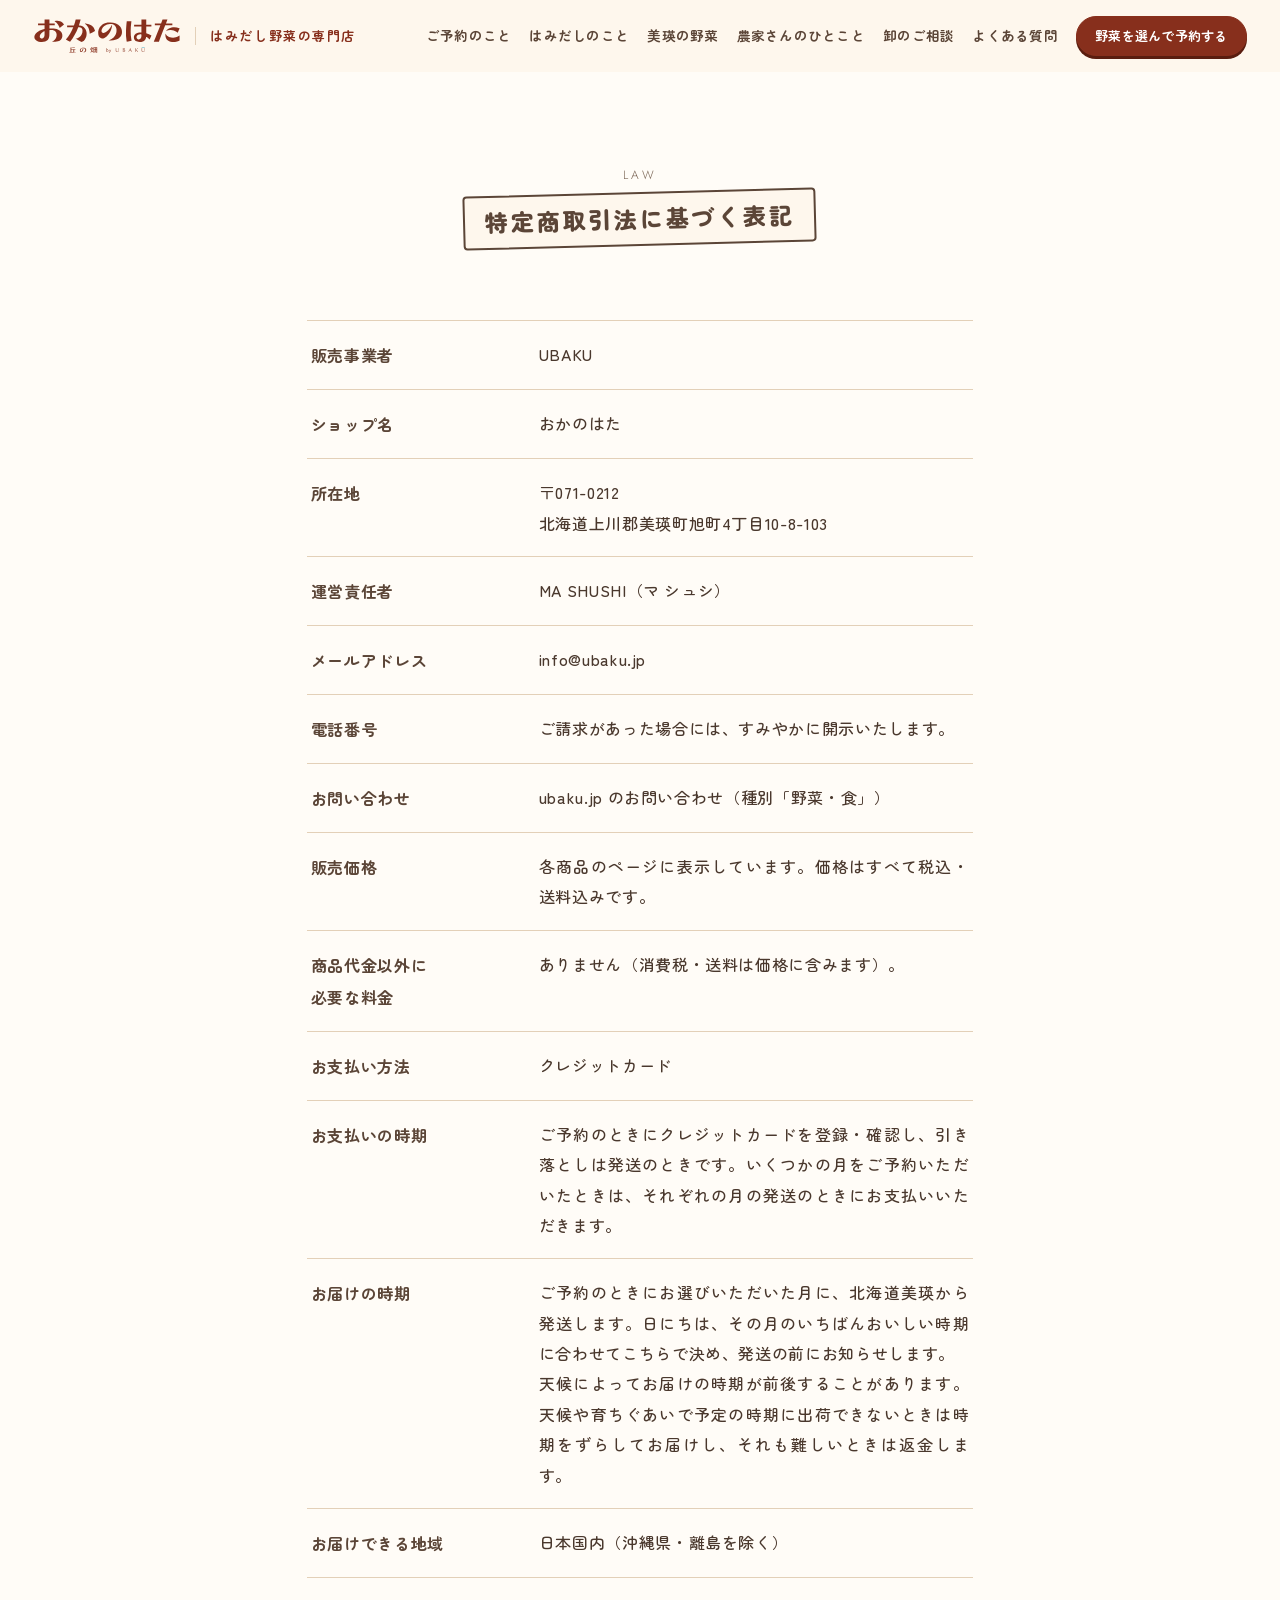
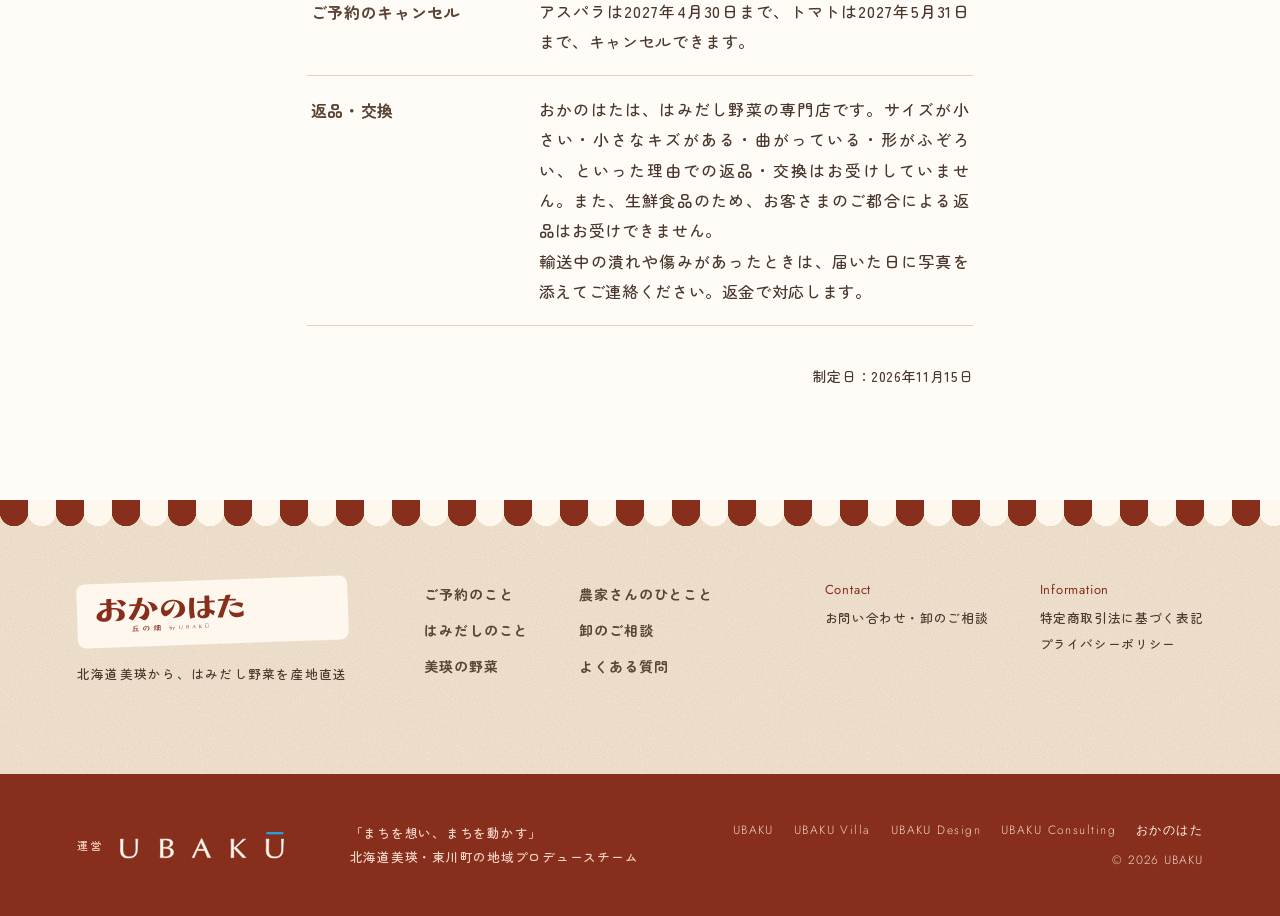
==== commit ce15c483: "トマトのお届けを2027年6〜7月に。キャンセルの締め切りをBASEとそろえる。アスパラ500gのリンクを新しい商品に（C40） Co-Authored-By: Claude Opus 5.5 <no" ====
--- a/law/index.html
+++ b/law/index.html
@@ -2,6 +2,9 @@
 <html lang="ja">
 <head>
 <meta charset="utf-8">
+<!-- アクセス解析（GA4） -->
+<script async src="https://www.googletagmanager.com/gtag/js?id=G-V0N7RQ7QLT"></script>
+<script>window.dataLayer=window.dataLayer||[];function gtag(){dataLayer.push(arguments);}gtag('js',new Date());(function(){var p={};try{var q=location.search;if(/[?&]me=1(&|$)/.test(q))localStorage.setItem('ubaku-me','1');if(/[?&]me=0(&|$)/.test(q))localStorage.removeItem('ubaku-me');if(localStorage.getItem('ubaku-me'))p.traffic_type='internal';var r=sessionStorage.getItem('ubaku-ref');if(r){sessionStorage.removeItem('ubaku-ref');p.page_referrer=r;}}catch(e){}gtag('config','G-V0N7RQ7QLT',p);})();</script>
 <meta name="robots" content="noindex, nofollow">
 <meta name="viewport" content="width=device-width, initial-scale=1">
 <title>特定商取引法に基づく表記｜おかのはた</title>
@@ -84,7 +87,7 @@
       <div><dt>お支払いの時期</dt><dd>ご予約のときにクレジットカードを登録・確認し、引き落としは発送のときです。いくつかの月をご予約いただいたときは、それぞれの月の発送のときにお支払いいただきます。</dd></div>
       <div><dt>お届けの時期</dt><dd>ご予約のときにお選びいただいた月に、北海道美瑛から発送します。日にちは、その月のいちばんおいしい時期に合わせてこちらで決め、発送の前にお知らせします。<br>天候によってお届けの時期が前後することがあります。天候や育ちぐあいで予定の時期に出荷できないときは時期をずらしてお届けし、それも難しいときは返金します。</dd></div>
       <div><dt>お届けできる地域</dt><dd>日本国内（沖縄県・離島を除く）</dd></div>
-      <div><dt>ご予約のキャンセル</dt><dd>お届けの月の前の月の末日まで、キャンセルできます（例：5月にお届けのアスパラは4月30日まで）。</dd></div>
+      <div><dt>ご予約のキャンセル</dt><dd>アスパラは2027年4月30日まで、トマトは2027年5月31日まで、キャンセルできます。</dd></div>
       <div><dt>返品・交換</dt><dd>おかのはたは、はみだし野菜の専門店です。サイズが小さい・小さなキズがある・曲がっている・形がふぞろい、といった理由での返品・交換はお受けしていません。また、生鮮食品のため、お客さまのご都合による返品はお受けできません。<br>輸送中の潰れや傷みがあったときは、届いた日に写真を添えてご連絡ください。返金で対応します。</dd></div>
     </dl>
     <p class="legal-date">制定日：2026年11月15日</p>
--- a/okanohata.css
+++ b/okanohata.css
@@ -618,3 +618,91 @@
   .member .say em + br{display:none}
   .member .say em{margin:6px 0 12px}
 }
+
+/* ===== C35（2026-11-15 mashuさん「アスパラは 1kg のみ。商品は4つ。PC は1行でいいかも」） =====
+   PC（1101px 以上）：アスパラ1枚＋トマト3枚を同じ幅で1行に並べる。
+   箱（veg-row）を4列にし、アスパラは1列・トマトは3列ぶん。見出しの高さは subgrid で左右そろえ、カードの上端もそろう */
+@media (min-width:1101px){
+  .veg-row{display:grid;grid-template-columns:repeat(4,minmax(0,1fr));grid-template-rows:auto auto;column-gap:clamp(20px,2.2vw,32px)}
+  .veg-row .veg-group{display:grid;grid-template-rows:subgrid;grid-row:span 2;margin-top:0}
+  .veg-row .veg-group + .veg-group{margin-top:0}
+  .veg-row .veg-group:first-child{grid-column:span 1}
+  .veg-row .veg-group:last-child{grid-column:span 3}
+  .veg-row .veg-group:first-child .items{grid-template-columns:minmax(0,1fr)}
+  .veg-row .veg-group:last-child .items{grid-template-columns:repeat(3,minmax(0,1fr));column-gap:clamp(20px,2.2vw,32px)}
+  .veg-row .veg-head{align-content:start}
+  /* 狭い列の見出し：お届けの時期は名前の下の行へ */
+  .veg-row .veg-group:first-child .veg-when{margin-left:0;flex-basis:100%}
+}
+/* タブレット（761〜1100px）：アスパラ1枚が半分の幅で残るので、トマトと同じ2列のまま（今まで通り） */
+@media (min-width:1101px){
+  /* 4枚の「予約する」ボタンを、カードの下端でそろえる（説明の行数がちがっても） */
+  .veg-row .item-body{flex:1}
+  .veg-row .item-go{margin-top:auto}
+  .veg-row .item-copy{margin-bottom:14px}
+  /* 名前（アスパラ 1kg）は折り返さない */
+  .veg-row .item-name > span:first-child{white-space:nowrap}
+  /* 狭い列のアスパラの見出し：丸と名前を同じ行に、名前は1行に収める */
+  .veg-row .veg-group:first-child .veg-head h3{letter-spacing:.06em;white-space:nowrap}
+  .veg-row .veg-group:first-child .veg-head .dot{align-self:center}
+}
+@media (min-width:1101px){
+  /* 幅が狭めの PC（1101〜1300px）でもアスパラの名前が列に収まり、4枚が同じ幅になるように、字の大きさを画面に合わせる */
+  .veg-row .veg-group:first-child .veg-head h3{font-size:clamp(16px,1.55vw,23px)}
+}
+/* C35 の続き：言葉のまとまりで折り返すのは PC の4枚並びのときだけ（スマホ・タブレットでは普通に流す） */
+.nw-pc{display:inline}
+@media (min-width:1101px){
+  .nw-pc{display:inline-block}
+  /* 狭い列の説明は左そろえ（まとまりで折り返すと、両端そろえで字の間が開くため） */
+  .veg-row .veg-group:first-child .veg-head p{text-align:left}
+  /* カードが細いとき（1101〜1300px）は、価格を名前の下の行へ回す（はみ出さないように） */
+  .veg-row .item-name{flex-wrap:wrap;row-gap:2px}
+}
+@media (min-width:1101px){
+  /* 4枚とも、価格は名前の下の行に（カードによって1行・2行が混ざらないように） */
+  .veg-row .item-name{flex-direction:column;align-items:flex-start;row-gap:4px}
+}
+
+/* ===== C36（2026-11-15 Notion「販売は3品目」）：アスパラ 1kg＋トマト 4kg・5kg の3枚を、PC で同じ幅の1行に ===== */
+@media (min-width:1101px){
+  .veg-row{grid-template-columns:repeat(3,minmax(0,1fr))}
+  .veg-row .veg-group:last-child{grid-column:span 2}
+  .veg-row .veg-group:last-child .items{grid-template-columns:repeat(2,minmax(0,1fr))}
+}
+
+/* ===== C37（2026-11-15 mashuさん「4品目に。1行で、ちょうど左右半々」）：左半分＝アスパラ 500g・1kg、右半分＝トマト 4kg・5kg ===== */
+@media (min-width:1101px){
+  .veg-row{grid-template-columns:repeat(4,minmax(0,1fr))}
+  .veg-row .veg-group:first-child,.veg-row .veg-group:last-child{grid-column:span 2}
+  .veg-row .veg-group:first-child .items,.veg-row .veg-group:last-child .items{grid-template-columns:repeat(2,minmax(0,1fr))}
+  /* アスパラの列も半分の幅になったので、見出しの字の大きさ・説明のそろえ方はトマトと同じに戻す */
+  .veg-row .veg-group:first-child .veg-head h3{font-size:clamp(19px,2vw,23px);letter-spacing:.12em}
+  .veg-row .veg-group:first-child .veg-head p{text-align:left}
+  .veg-row .veg-group:first-child .veg-when{margin-left:auto;flex-basis:auto}
+}
+@media (min-width:1101px){
+  /* 左右のかたまりの中のすき間を、かたまりどうしのすき間と同じにする（4枚が同じ幅になる） */
+  .veg-row .veg-group:first-child .items,.veg-row .veg-group:last-child .items{column-gap:clamp(20px,2.2vw,32px)}
+}
+@media (min-width:1101px){
+  /* お届けの時期は、名前の下の行の左に（右に寄ると浮いて見えるため。2026-11-15 mashuさん） */
+  .veg-row .veg-group:first-child .veg-when,.veg-row .veg-group:last-child .veg-when{margin-left:0;flex-basis:100%}
+}
+
+/* ===== C39（2026-11-15 mashuさん「スマホの予約するボタンは値段の下に。左の説明の改行に配慮して」） =====
+   スマホ（760px 以下）の商品カード：左＝名前・説明、右＝値段・予約するボタン の2列に。
+   説明は左の細い列で、言葉のまとまり（nw-pc）でだけ折り返し、左そろえ（両端そろえで字の間が開かないように） */
+@media (max-width:760px){
+  .veg-row .item-body{display:grid;grid-template-columns:minmax(0,1fr) auto;column-gap:14px;row-gap:8px;align-items:start}
+  .veg-row .item-name{display:contents}
+  .veg-row .item-name > span:first-child{grid-column:1;grid-row:1;align-self:center;white-space:nowrap}
+  .veg-row .item-name .price{grid-column:2;grid-row:1;justify-self:end;align-self:center;white-space:nowrap}
+  .veg-row .item-copy{grid-column:1;grid-row:2;text-align:left;align-self:center;margin:0}
+  .veg-row .item-go{grid-column:2;grid-row:2;justify-self:end;align-self:center;margin-top:0}
+  .veg-row .item-copy .nw-pc{display:inline-block}   /* 見出しの説明は対象外（両端そろえで字の間が開くため） */
+}
+
+/* C40（2026-11-16）：トマトのお届けが 2027年6〜7月になったので、こよみは11月〜7月の9か月 */
+.koyomi-grid{grid-template-columns:110px repeat(9,minmax(0,1fr))}
+@media (max-width:760px){ .koyomi-grid{grid-template-columns:78px repeat(9,minmax(0,1fr))} }
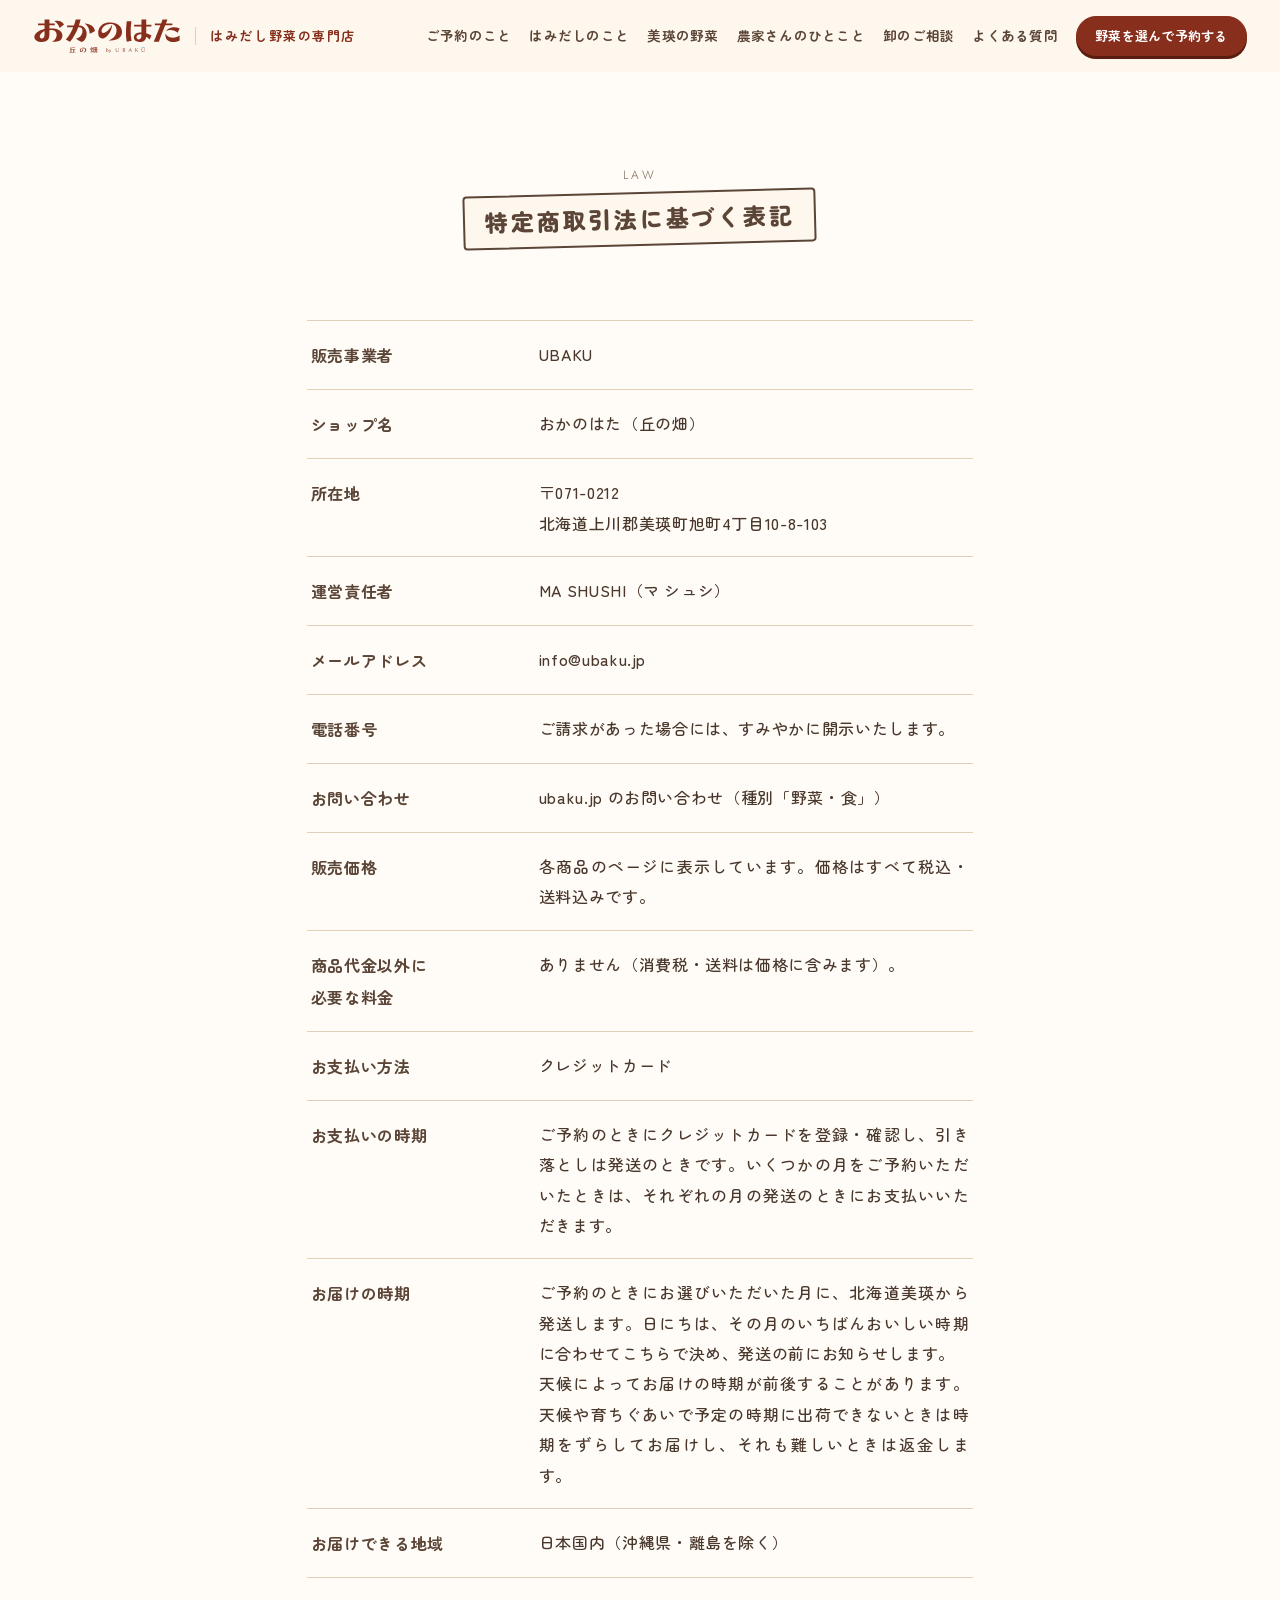
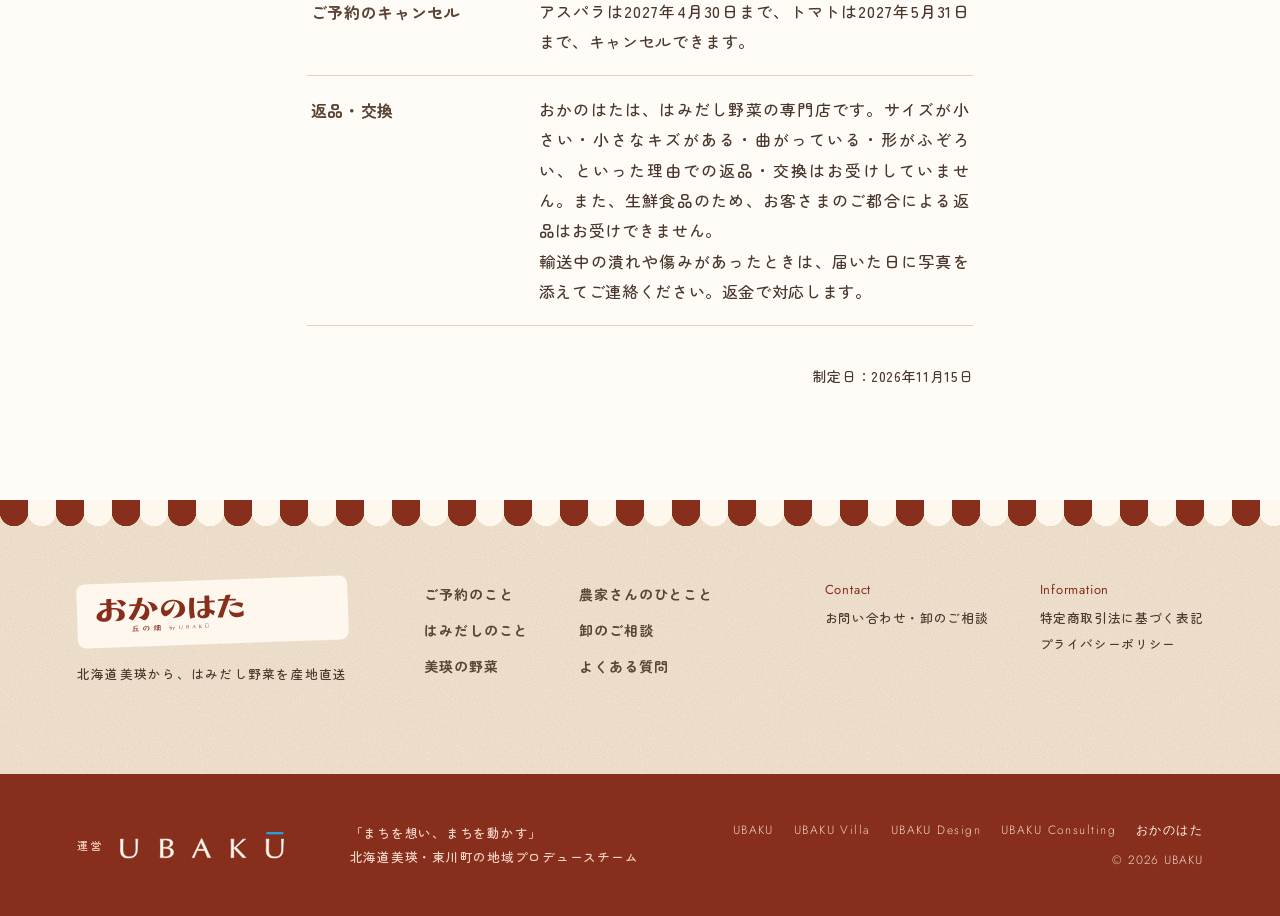
==== commit 8c429947: "サイト名を「おかのはた（丘の畑）」に。紹介文・特商法・プライバシーにも漢字表記（C42） Co-Authored-By: Claude Opus 5.5 <noreply@anthropic.com>" ====
--- a/law/index.html
+++ b/law/index.html
@@ -7,15 +7,15 @@
 <script>window.dataLayer=window.dataLayer||[];function gtag(){dataLayer.push(arguments);}gtag('js',new Date());(function(){var p={};try{var q=location.search;if(/[?&]me=1(&|$)/.test(q))localStorage.setItem('ubaku-me','1');if(/[?&]me=0(&|$)/.test(q))localStorage.removeItem('ubaku-me');if(localStorage.getItem('ubaku-me'))p.traffic_type='internal';var r=sessionStorage.getItem('ubaku-ref');if(r){sessionStorage.removeItem('ubaku-ref');p.page_referrer=r;}}catch(e){}gtag('config','G-V0N7RQ7QLT',p);})();</script>
 <meta name="robots" content="noindex, nofollow">
 <meta name="viewport" content="width=device-width, initial-scale=1">
-<title>特定商取引法に基づく表記｜おかのはた</title>
+<title>特定商取引法に基づく表記｜おかのはた（丘の畑）</title>
 <!-- 検索結果に出る説明文（135文字まで）。BASE ではショップ設定の「ショップ説明」に同じ文を入れる -->
 <meta name="description" content="おかのはた（北海道美瑛のはみだしアスパラ・トマトの産地直送）の特定商取引法に基づく表記です。販売事業者、価格、お支払い、お届けの時期、キャンセル、返品・交換についてご案内します。">
 <link rel="canonical" href="https://okanohata.jp/law/">
 <meta name="theme-color" content="#872F1C">
 <!-- SNS でシェアしたときの表示（OGP）。画像は 1200×630 の ogp.jpg。URL は本番の okanohata.jp で書いてある -->
 <meta property="og:type" content="website">
-<meta property="og:site_name" content="おかのはた">
-<meta property="og:title" content="特定商取引法に基づく表記｜おかのはた">
+<meta property="og:site_name" content="おかのはた（丘の畑）">
+<meta property="og:title" content="特定商取引法に基づく表記｜おかのはた（丘の畑）">
 <meta property="og:description" content="おかのはた（北海道美瑛のはみだしアスパラ・トマトの産地直送）の特定商取引法に基づく表記です。販売事業者、価格、お支払い、お届けの時期、キャンセル、返品・交換についてご案内します。">
 <meta property="og:url" content="https://okanohata.jp/law/">
 <meta property="og:image" content="https://okanohata.jp/ogp.jpg">
@@ -75,7 +75,7 @@
     <h1 class="legal-title"><span class="title">LAW</span><span class="title-ja">特定商取引法に基づく表記</span></h1>
     <dl class="legal-table">
       <div><dt>販売事業者</dt><dd>UBAKU</dd></div>
-      <div><dt>ショップ名</dt><dd>おかのはた</dd></div>
+      <div><dt>ショップ名</dt><dd>おかのはた（丘の畑）</dd></div>
       <div><dt>所在地</dt><dd>〒071-0212<br>北海道上川郡美瑛町旭町4丁目10-8-103</dd></div>
       <div><dt>運営責任者</dt><dd>MA SHUSHI（マ シュシ）</dd></div>
       <div><dt>メールアドレス</dt><dd>info@ubaku.jp</dd></div>
--- a/okanohata.css
+++ b/okanohata.css
@@ -706,3 +706,7 @@
 /* C40（2026-11-16）：トマトのお届けが 2027年6〜7月になったので、こよみは11月〜7月の9か月 */
 .koyomi-grid{grid-template-columns:110px repeat(9,minmax(0,1fr))}
 @media (max-width:760px){ .koyomi-grid{grid-template-columns:78px repeat(9,minmax(0,1fr))} }
+
+/* C41（2026-11-21）：商品カードの目安の本数・個数。短い説明の上に1行。（目安）は小さく */
+.item-count{display:block;font-weight:700;color:var(--ink);font-size:13.5px;letter-spacing:.04em;white-space:nowrap}
+.item-count small{font-weight:400;font-size:11px;color:var(--sub);margin-left:2px}
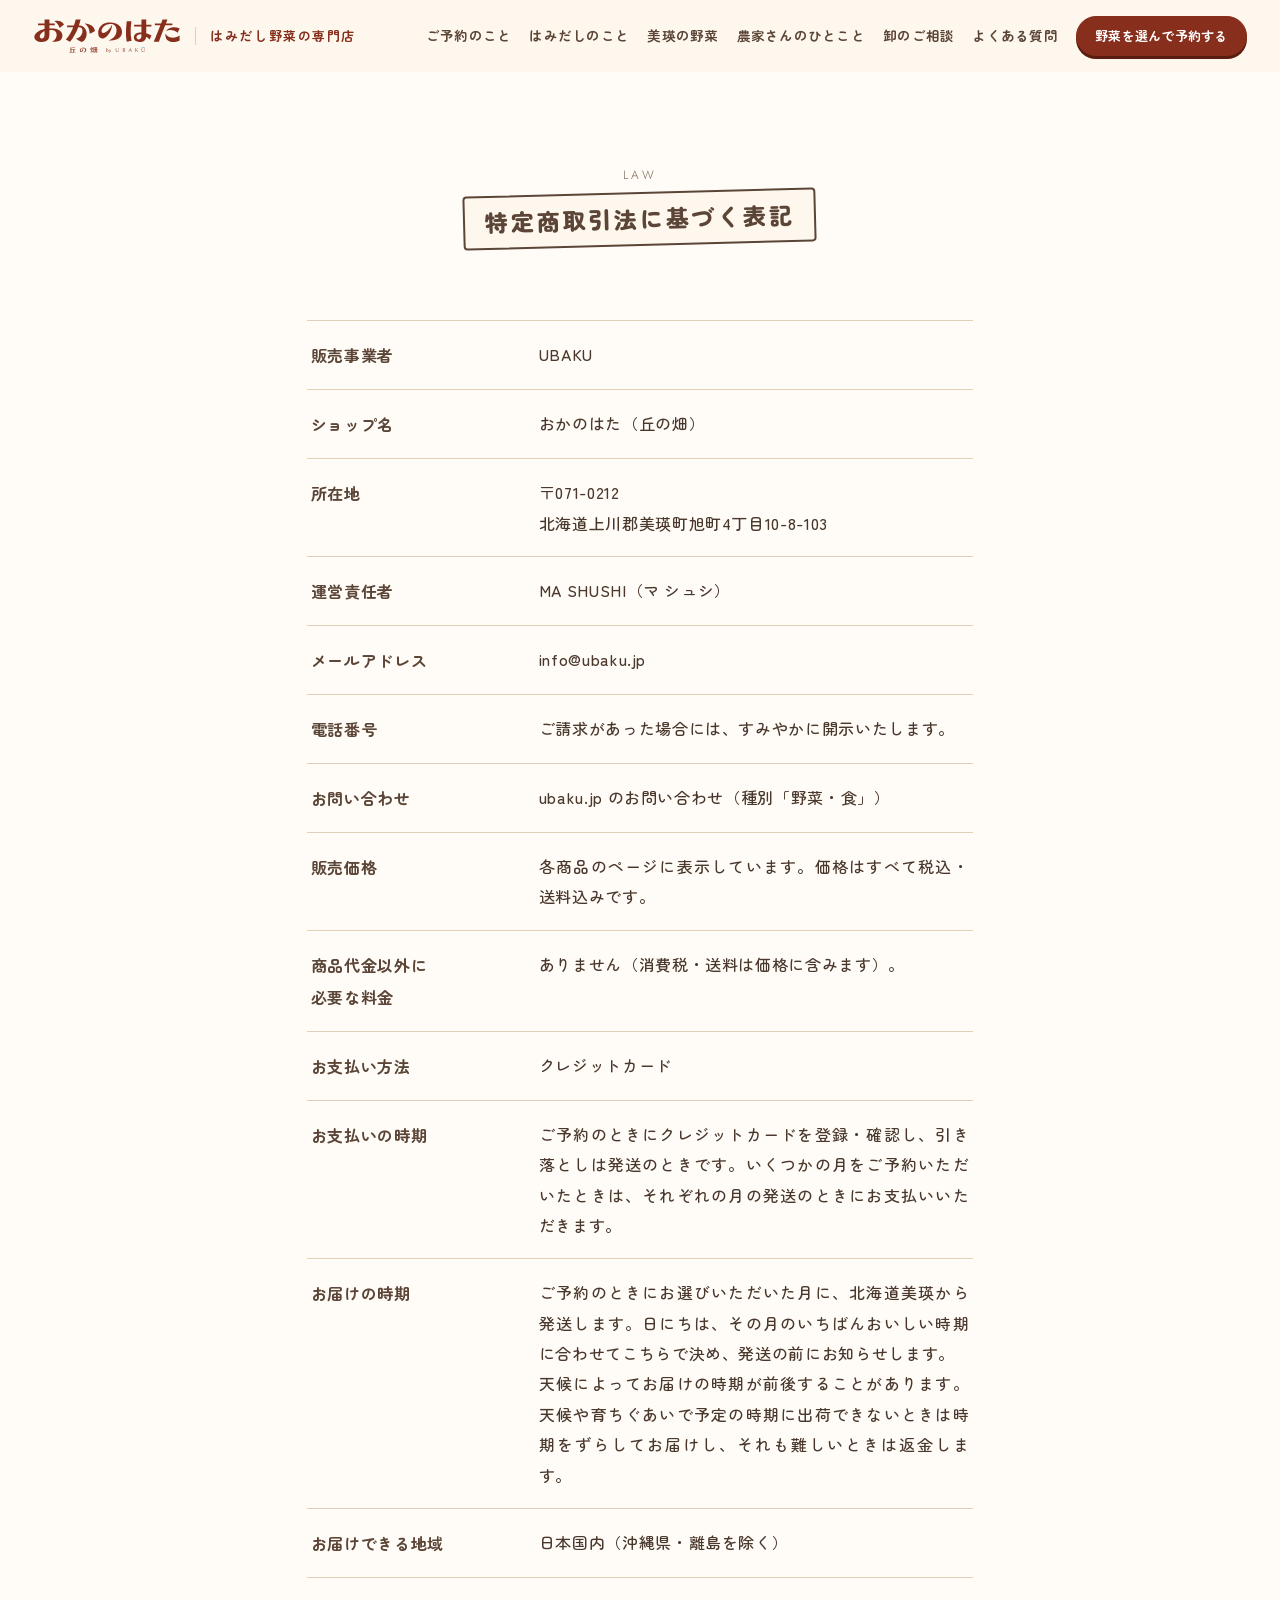
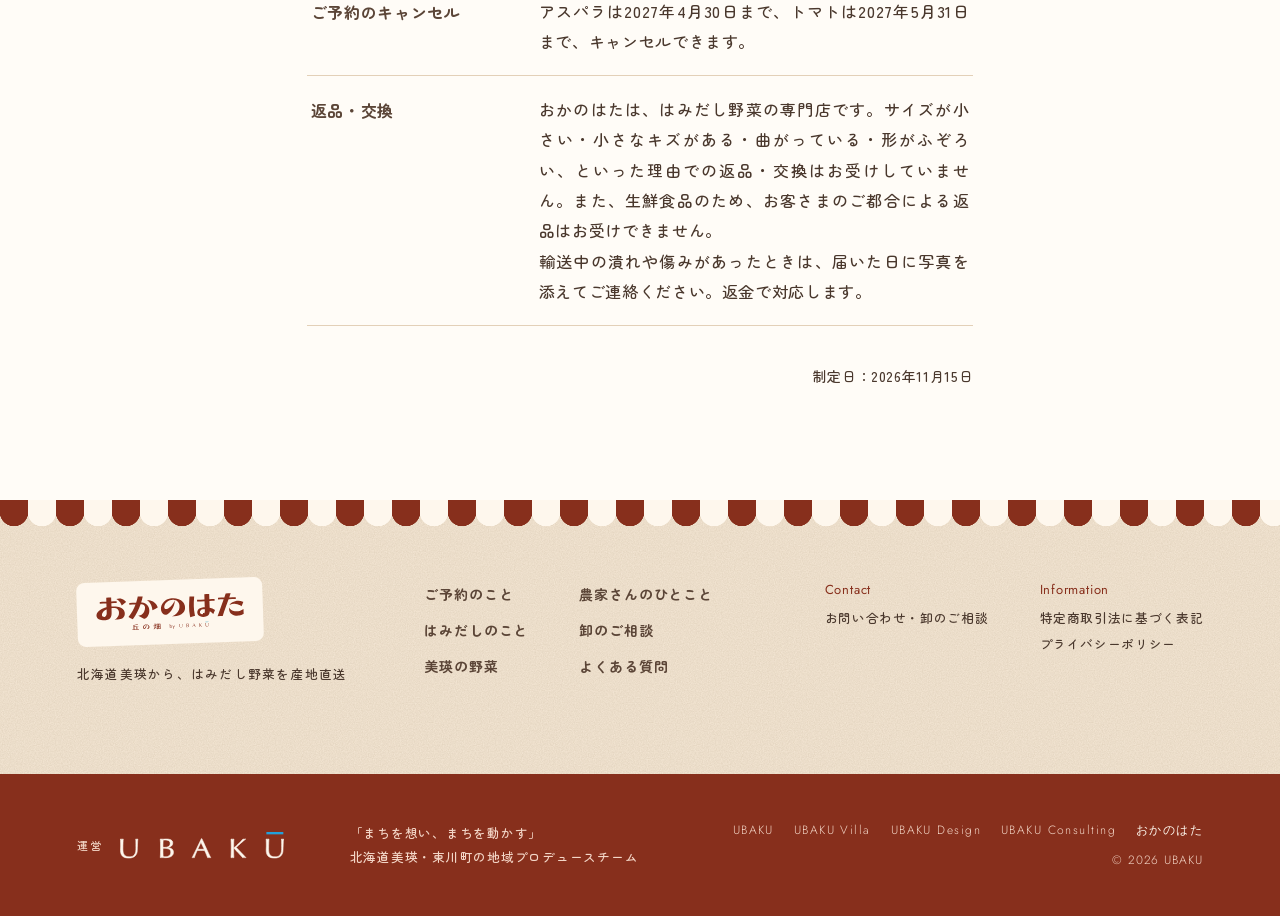
==== commit d9bdfda4: "本公開：検索に載せる（noindex を外す）。sitemap.xml・robots.txt・llms.txt・商品の構造化データ Co-Authored-By: Claude Opus 5.5 <n" ====
--- a/law/index.html
+++ b/law/index.html
@@ -5,7 +5,6 @@
 <!-- アクセス解析（GA4） -->
 <script async src="https://www.googletagmanager.com/gtag/js?id=G-V0N7RQ7QLT"></script>
 <script>window.dataLayer=window.dataLayer||[];function gtag(){dataLayer.push(arguments);}gtag('js',new Date());(function(){var p={};try{var q=location.search;if(/[?&]me=1(&|$)/.test(q))localStorage.setItem('ubaku-me','1');if(/[?&]me=0(&|$)/.test(q))localStorage.removeItem('ubaku-me');if(localStorage.getItem('ubaku-me'))p.traffic_type='internal';var r=sessionStorage.getItem('ubaku-ref');if(r){sessionStorage.removeItem('ubaku-ref');p.page_referrer=r;}}catch(e){}gtag('config','G-V0N7RQ7QLT',p);})();</script>
-<meta name="robots" content="noindex, nofollow">
 <meta name="viewport" content="width=device-width, initial-scale=1">
 <title>特定商取引法に基づく表記｜おかのはた（丘の畑）</title>
 <!-- 検索結果に出る説明文（135文字まで）。BASE ではショップ設定の「ショップ説明」に同じ文を入れる -->
--- a/okanohata.css
+++ b/okanohata.css
@@ -710,3 +710,7 @@
 /* C41（2026-11-21）：商品カードの目安の本数・個数。短い説明の上に1行。（目安）は小さく */
 .item-count{display:block;font-weight:700;color:var(--ink);font-size:13.5px;letter-spacing:.04em;white-space:nowrap}
 .item-count small{font-weight:400;font-size:11px;color:var(--sub);margin-left:2px}
+
+/* C43（2026-11-22 mashuさん「フッターのロゴが（白い札の）真ん中じゃない」）：PC では札が列の幅いっぱいに伸び、ロゴが左に寄っていた。
+   札の幅をロゴに合わせ（fit-content）、ロゴを札の真ん中に置く。スマホも同じ指定で変わらない */
+.footer-home .brand{width:fit-content;justify-content:center}
